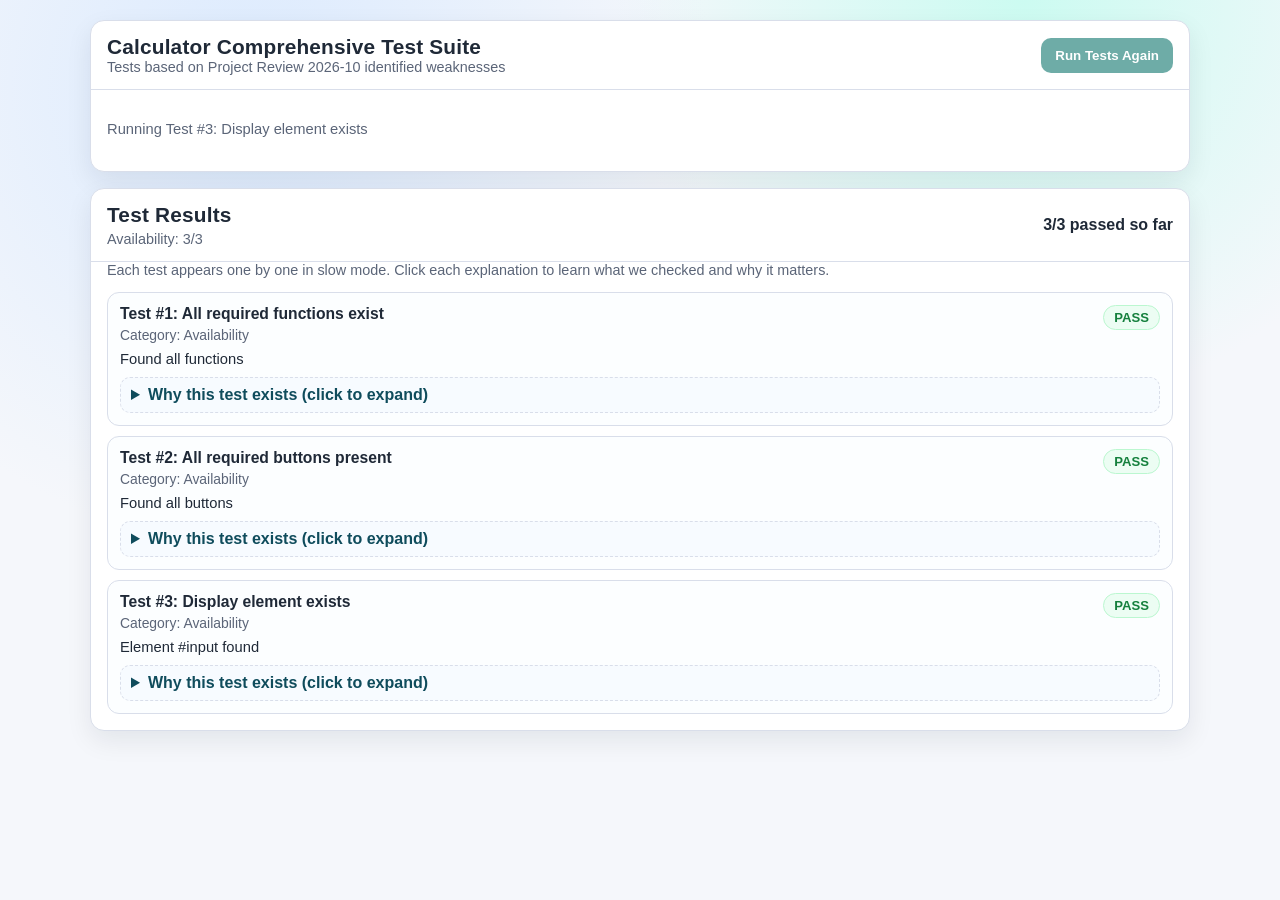
==== docs/availability_and_math_correct_test.html @ 07d815b1 "change folder name for io" ====
<!DOCTYPE html>
<html lang="en">
<head>
    <meta charset="utf-8" />
    <meta name="viewport" content="width=device-width, initial-scale=1" />
    <title>Calculator Comprehensive Test Suite - Project Review Regression</title>
    <style>
        :root {
            color-scheme: light;
            --bg: #f5f7fb;
            --panel: #ffffff;
            --ink: #1f2937;
            --muted: #5b6578;
            --ok: #15803d;
            --bad: #b91c1c;
            --accent: #0f766e;
            --line: #d9deea;
        }

        * {
            box-sizing: border-box;
        }

        body {
            margin: 0;
            font-family: "Segoe UI", "Trebuchet MS", Verdana, sans-serif;
            color: var(--ink);
            background:
                radial-gradient(circle at 20% 10%, #dbeafe 0%, transparent 35%),
                radial-gradient(circle at 80% 0%, #ccfbf1 0%, transparent 30%),
                var(--bg);
            min-height: 100vh;
            padding: 20px;
        }

        .layout {
            max-width: 1100px;
            margin: 0 auto;
            display: grid;
            grid-template-columns: 1fr;
            gap: 16px;
        }

        .panel {
            background: var(--panel);
            border: 1px solid var(--line);
            border-radius: 14px;
            box-shadow: 0 10px 26px rgba(16, 24, 40, 0.08);
            overflow: hidden;
        }

        .panel-head {
            padding: 14px 16px;
            border-bottom: 1px solid var(--line);
            display: flex;
            gap: 10px;
            align-items: center;
            justify-content: space-between;
            flex-wrap: wrap;
        }

        h1 {
            margin: 0;
            font-size: clamp(1rem, 2.1vw, 1.3rem);
            letter-spacing: 0.2px;
        }

        h2 {
            margin: 0;
            font-size: 0.95rem;
            font-weight: 600;
            color: var(--muted);
            text-transform: uppercase;
            letter-spacing: 0.5px;
        }

        .head-actions {
            display: flex;
            align-items: center;
            gap: 10px;
            flex-wrap: wrap;
        }

        button {
            border: 0;
            border-radius: 10px;
            padding: 10px 14px;
            font-weight: 600;
            background: var(--accent);
            color: #fff;
            cursor: pointer;
        }

        button:disabled {
            opacity: 0.6;
            cursor: not-allowed;
        }

        .status {
            font-size: 0.92rem;
            color: var(--muted);
            min-height: 20px;
        }

        .content {
            padding: 16px;
            display: grid;
            gap: 14px;
        }

        iframe {
            display: none;
        }

        .result-list {
            list-style: none;
            margin: 0;
            padding: 0;
            display: grid;
            gap: 10px;
        }

        .result-item {
            border: 1px solid var(--line);
            border-radius: 12px;
            background: #fcfeff;
            padding: 12px;
        }

        .result-top {
            display: flex;
            gap: 10px;
            justify-content: space-between;
            align-items: flex-start;
            flex-wrap: wrap;
        }

        .result-title {
            margin: 0;
            font-size: 0.98rem;
            font-weight: 700;
        }

        .result-category {
            margin: 4px 0 0;
            font-size: 0.87rem;
            color: var(--muted);
        }

        .result-badge {
            border-radius: 999px;
            padding: 4px 10px;
            font-size: 0.82rem;
            font-weight: 700;
            border: 1px solid transparent;
        }

        .result-badge-pass {
            color: var(--ok);
            background: #ecfdf3;
            border-color: #bbf7d0;
        }

        .result-badge-fail {
            color: var(--bad);
            background: #fff1f2;
            border-color: #fecdd3;
        }

        .result-details {
            margin: 8px 0 0;
            font-size: 0.92rem;
        }

        .result-explain {
            margin-top: 10px;
            border: 1px dashed var(--line);
            border-radius: 10px;
            padding: 8px 10px;
            background: #f7fbff;
        }

        .result-explain summary {
            cursor: pointer;
            color: #0f4c5c;
            font-weight: 700;
        }

        .result-explain p {
            margin: 8px 0 0;
            font-size: 0.9rem;
            line-height: 1.45;
        }

        .legend {
            margin: 0;
            color: var(--muted);
            font-size: 0.9rem;
        }

        .pass {
            color: var(--ok);
            font-weight: 700;
        }

        .fail {
            color: var(--bad);
            font-weight: 700;
        }

        .summary {
            font-weight: 700;
        }

        .category-summary {
            font-size: 0.9rem;
            color: var(--muted);
            margin-top: 4px;
        }

        .small {
            color: var(--muted);
            font-size: 0.9rem;
        }

        @media (max-width: 700px) {
            body {
                padding: 12px;
            }

            .result-item {
                padding: 10px;
            }

            .result-title {
                font-size: 0.94rem;
            }
        }
    </style>
</head>
<body>
    <main class="layout">
        <section class="panel">
            <div class="panel-head">
                <div>
                    <h1>Calculator Comprehensive Test Suite</h1>
                    <div class="small">Tests based on Project Review 2026-10 identified weaknesses</div>
                </div>
                <div class="head-actions">
                    <button id="runBtn" type="button">Run Tests Again</button>
                </div>
            </div>
            <div class="content">
                <p id="status" class="status">Preparing tests...</p>
            </div>
        </section>

        <section class="panel">
            <div class="panel-head">
                <div>
                    <h1>Test Results</h1>
                    <div class="category-summary" id="categorySummary">No tests run yet.</div>
                </div>
                <div id="summary" class="summary">—</div>
            </div>
            <div class="content" style="padding-top: 0;">
                <p class="legend">Each test appears one by one in slow mode. Click each explanation to learn what we checked and why it matters.</p>
                <ol id="resultsList" class="result-list"></ol>
            </div>
        </section>
    </main>

    <!-- Hidden iframe to access calculator functions -->

    <iframe id="calcFrame" src="./calculator.html" style="display:none;" title="Calculator under test"></iframe>

    <script>
        var frame = document.getElementById('calcFrame');
        var runBtn = document.getElementById('runBtn');
        var statusEl = document.getElementById('status');
        var summaryEl = document.getElementById('summary');
        var categorySummaryEl = document.getElementById('categorySummary');
        var resultsList = document.getElementById('resultsList');

        // Tolerance for floating-point comparisons
        var FLOAT_TOLERANCE = 1e-10;
        var TEST_STEP_DELAY_MS = 260;
        var CATEGORY_STEP_DELAY_MS = 420;

        function floatEqual(a, b, tolerance) {
            tolerance = tolerance || FLOAT_TOLERANCE;
            return Math.abs(a - b) < tolerance;
        }

        function waitForFrameReady() {
            return new Promise(function (resolve, reject) {
                var done = false;
                var timeoutId = null;
                var pollId = null;

                function cleanup() {
                    if (pollId) clearInterval(pollId);
                    if (timeoutId) clearTimeout(timeoutId);
                    frame.removeEventListener('load', onLoad);
                }

                function tryReady() {
                    if (done) return;
                    var win = frame.contentWindow;
                    var doc = frame.contentDocument;
                    if (win && doc && doc.readyState === 'complete' && doc.getElementById('input')) {
                        done = true;
                        cleanup();
                        resolve();
                    }
                }

                function onLoad() {
                    tryReady();
                }

                frame.addEventListener('load', onLoad);
                pollId = setInterval(tryReady, 100);
                timeoutId = setTimeout(function () {
                    if (done) return;
                    done = true;
                    cleanup();
                    reject(new Error('Timed out while loading calculator iframe.'));
                }, 8000);

                tryReady();
            });
        }

        function getCalcContext() {
            var win = frame.contentWindow;
            var doc = frame.contentDocument;
            if (!win || !doc) throw new Error('Cannot access iframe window/document.');
            return { win: win, doc: doc };
        }

        function findButton(doc, label) {
            var buttons = doc.querySelectorAll('button');
            for (var i = 0; i < buttons.length; i++) {
                if ((buttons[i].textContent || '').trim() === label) return buttons[i];
            }
            return null;
        }

        function clickButton(doc, label) {
            var button = findButton(doc, label);
            if (!button) throw new Error('Button not found: ' + label);
            button.click();
        }

        function clearDisplay(ctx) {
            clickButton(ctx.doc, 'C');
        }

        function typeExpressionByButtons(ctx, expression) {
            var expr = String(expression || '').replace(/\s+/g, '');
            for (var i = 0; i < expr.length; i++) {
                clickButton(ctx.doc, expr[i]);
            }
        }

        function getDisplayText(doc) {
            var el = doc.getElementById('input');
            return ((el && el.textContent) || '').trim();
        }

        function installAlertSpy(ctx) {
            if (!ctx.win.__calcAlertSpy) {
                var alerts = [];
                var originalAlert = ctx.win.alert;
                ctx.win.alert = function (message) {
                    alerts.push(String(message));
                };
                ctx.win.__calcAlertSpy = { alerts: alerts, originalAlert: originalAlert };
            }
            return ctx.win.__calcAlertSpy;
        }

        function resetCapturedAlerts(ctx) {
            var spy = installAlertSpy(ctx);
            spy.alerts.length = 0;
            return spy;
        }

        function takeCapturedAlerts(ctx) {
            var spy = installAlertSpy(ctx);
            var copy = spy.alerts.slice();
            spy.alerts.length = 0;
            return copy;
        }

        function pause(ms) {
            return new Promise(function (resolve) {
                setTimeout(resolve, ms);
            });
        }

        function getFriendlyExplanation(result) {
            if (result && result.why && result.what) {
                return { what: result.what, why: result.why };
            }

            var category = result.category || '';

            if (category === 'Availability') {
                return {
                    what: 'We check that important calculator parts (buttons, display, and main functions) exist before doing math tests.',
                    why: 'If these building blocks are missing, users cannot even start using the calculator.'
                };
            }

            if (category === 'HTML Structure') {
                return {
                    what: 'We check page basics like title, language, and output element so the page is understandable to browsers.',
                    why: 'Good structure helps the calculator work better on phones, browsers, and assistive tools.'
                };
            }

            if (category === 'Accessibility') {
                return {
                    what: 'We check keyboard support and labels so users can understand and control the calculator in different ways.',
                    why: 'A calculator should be usable by everyone, including users who do not use a mouse.'
                };
            }

            if (category === 'Basic Math') {
                return {
                    what: 'We solve regular equations and compare with known correct answers.',
                    why: 'This proves the calculator gets everyday arithmetic, signs, precedence, and parentheses right.'
                };
            }

            if (category === 'Real-Life Stories') {
                return {
                    what: 'We turn small real-world stories (shopping, sharing, measuring) into equations and test the result.',
                    why: 'People use calculators for real tasks, so story-style checks make sure the tool helps in daily life.'
                };
            }

            if (category === 'Decimal Precision') {
                return {
                    what: 'We test decimal calculations with tiny values where floating-point mistakes often show up.',
                    why: 'Money, distance, and science values use decimals, so stable decimal behavior is important.'
                };
            }

            if (category === 'Floating-Point Edge Cases') {
                return {
                    what: 'We stress the calculator with tricky number combinations that computers often round strangely.',
                    why: 'These tests help catch hidden math surprises before users do.'
                };
            }

            if (category === 'Error Handling') {
                return {
                    what: 'We enter impossible math (like divide by zero) and confirm the calculator responds safely.',
                    why: 'A safe error message is better than showing confusing results like Infinity or broken output.'
                };
            }

            if (category === 'Input Validation') {
                return {
                    what: 'We type malformed expressions to verify the calculator blocks invalid math input.',
                    why: 'Rejecting broken input protects users from misleading answers and confusion.'
                };
            }

            if (category === 'Keyboard Input') {
                return {
                    what: 'We simulate key presses to ensure keyboard control matches button-click behavior.',
                    why: 'Many users type quickly on keyboards, so key support must be dependable.'
                };
            }

            return {
                what: 'We run this check to verify a specific calculator behavior.',
                why: 'Each test reduces the chance of hidden bugs.'
            };
        }

        function renderResult(result, index) {
            var explanation = getFriendlyExplanation(result);

            var item = document.createElement('li');
            item.className = 'result-item';

            var top = document.createElement('div');
            top.className = 'result-top';

            var titleWrap = document.createElement('div');

            var title = document.createElement('p');
            title.className = 'result-title';
            title.textContent = 'Test #' + index + ': ' + result.name;

            var category = document.createElement('p');
            category.className = 'result-category';
            category.textContent = 'Category: ' + (result.category || 'General');

            titleWrap.appendChild(title);
            titleWrap.appendChild(category);

            var badge = document.createElement('span');
            badge.className = 'result-badge ' + (result.pass ? 'result-badge-pass' : 'result-badge-fail');
            badge.textContent = result.pass ? 'PASS' : 'FAIL';

            top.appendChild(titleWrap);
            top.appendChild(badge);

            var detailsText = document.createElement('p');
            detailsText.className = 'result-details';
            detailsText.textContent = result.details;

            var explain = document.createElement('details');
            explain.className = 'result-explain';
            if (!result.pass) {
                explain.open = true;
            }

            var explainTitle = document.createElement('summary');
            explainTitle.textContent = 'Why this test exists (click to expand)';

            var what = document.createElement('p');
            what.textContent = 'What we checked: ' + explanation.what;

            var why = document.createElement('p');
            why.textContent = 'Why this matters: ' + explanation.why;

            explain.appendChild(explainTitle);
            explain.appendChild(what);
            explain.appendChild(why);

            item.appendChild(top);
            item.appendChild(detailsText);
            item.appendChild(explain);

            resultsList.appendChild(item);
        }

        function getCategorySummary(results, elapsedMs) {
            var byCategory = {};

            for (var i = 0; i < results.length; i++) {
                var catName = results[i].category || 'Unknown';
                if (!byCategory[catName]) {
                    byCategory[catName] = { pass: 0, total: 0 };
                }
                byCategory[catName].total++;
                if (results[i].pass) {
                    byCategory[catName].pass++;
                }
            }

            var categoryLines = [];
            for (var name in byCategory) {
                var cat = byCategory[name];
                categoryLines.push(name + ': ' + cat.pass + '/' + cat.total);
            }

            if (typeof elapsedMs === 'number') {
                categoryLines.push('Completed in ' + elapsedMs + 'ms');
            }

            return categoryLines.join('  •  ');
        }

        // Test Categories

        function runAvailabilityTests() {
            var results = [];
            try {
                var ctx = getCalcContext();
                var requiredFunctions = ['inputText', 'clearText', 'calculate', 'evaluateExpression', 'formatResult'];
                var missingFunctions = [];
                for (var i = 0; i < requiredFunctions.length; i++) {
                    if (typeof ctx.win[requiredFunctions[i]] !== 'function') {
                        missingFunctions.push(requiredFunctions[i]);
                    }
                }

                var requiredButtons = ['0', '1', '2', '3', '4', '5', '6', '7', '8', '9', '+', '-', '*', '/', '(', ')', '.', 'C', '='];
                var missingButtons = [];
                for (var j = 0; j < requiredButtons.length; j++) {
                    if (!findButton(ctx.doc, requiredButtons[j])) {
                        missingButtons.push(requiredButtons[j]);
                    }
                }

                var displayExists = !!ctx.doc.getElementById('input');
                var pass = displayExists && missingFunctions.length === 0 && missingButtons.length === 0;

                results.push({
                    category: 'Availability',
                    name: 'All required functions exist',
                    pass: missingFunctions.length === 0,
                    details: missingFunctions.length === 0 ? 'Found all functions' : 'Missing: ' + missingFunctions.join(', ')
                });

                results.push({
                    category: 'Availability',
                    name: 'All required buttons present',
                    pass: missingButtons.length === 0,
                    details: missingButtons.length === 0 ? 'Found all buttons' : 'Missing: ' + missingButtons.join(', ')
                });

                results.push({
                    category: 'Availability',
                    name: 'Display element exists',
                    pass: displayExists,
                    details: displayExists ? 'Element #input found' : 'Element #input missing'
                });
            } catch (error) {
                results.push({
                    category: 'Availability',
                    name: 'Setup error',
                    pass: false,
                    details: error.message
                });
            }
            return results;
        }

        function runBasicMathTests() {
            var results = [];
            var testCases = [
                { expr: '2+2', expected: 4, name: '2 + 2' },
                { expr: '5-3', expected: 2, name: '5 - 3' },
                { expr: '3*4', expected: 12, name: '3 × 4' },
                { expr: '8/2', expected: 4, name: '8 ÷ 2' },
                { expr: '2+3*4', expected: 14, name: 'Precedence: 2 + 3 × 4' },
                { expr: '10-2*3', expected: 4, name: 'Precedence: 10 - 2 × 3' },
                { expr: '6/2*3', expected: 9, name: 'Left-to-right: 6 ÷ 2 × 3' },
                { expr: '2*-3', expected: -6, name: 'Negative operand: 2 × -3' },
                { expr: '2--3', expected: 5, name: 'Double minus: 2 - -3' },
                { expr: '-5+3', expected: -2, name: 'Leading negative: -5 + 3' },
                { expr: '(2+3)*4', expected: 20, name: 'Parentheses: (2 + 3) × 4' },
                { expr: '2*(3+4)', expected: 14, name: 'Parentheses: 2 × (3 + 4)' },
                { expr: '(2+3)*(4-1)', expected: 15, name: 'Parentheses: (2 + 3) × (4 - 1)' },
                { expr: '2*(-3+5)', expected: 4, name: 'Parentheses with negative: 2 × (-3 + 5)' },
                { expr: '-(2+3)', expected: -5, name: 'Unary before parentheses: -(2 + 3)' },
                { expr: '(-2)*(-8)', expected: 16, name: 'Both negative groups: (-2) × (-8)' },
                { expr: '((2+3)*4)-5', expected: 15, name: 'Nested parentheses: ((2 + 3) × 4) - 5' },
                { expr: '2*(3+(4*(5-2)))', expected: 30, name: 'Deep nesting: 2 × (3 + (4 × (5 - 2)))' },
                { expr: '(0.5+0.25)/(0.5-0.25)', expected: 3, name: 'Fraction relation: (0.5 + 0.25) ÷ (0.5 - 0.25)' },
                { expr: '((12.5-2.5)/2)*(3+1)', expected: 20, name: 'Mixed decimal nesting: ((12.5 - 2.5) ÷ 2) × (3 + 1)' }
            ];

            for (var i = 0; i < testCases.length; i++) {
                var tc = testCases[i];
                try {
                    var ctx = getCalcContext();
                    resetCapturedAlerts(ctx);
                    clearDisplay(ctx);
                    typeExpressionByButtons(ctx, tc.expr);
                    clickButton(ctx.doc, '=');
                    var alerts = takeCapturedAlerts(ctx);
                    var actualText = getDisplayText(ctx.doc);
                    var actualNumber = parseFloat(actualText);
                    var tolerance = tc.tolerance || FLOAT_TOLERANCE;
                    var pass = alerts.length === 0 && !isNaN(actualNumber) && floatEqual(actualNumber, tc.expected, tolerance);

                    var details;
                    if (pass) {
                        details = tc.expr + ' = ' + actualText;
                    } else if (alerts.length > 0) {
                        details = 'Unexpected alert: ' + alerts[0];
                    } else {
                        details = 'Expected ' + tc.expected + ', got ' + actualText;
                    }

                    results.push({
                        category: 'Basic Math',
                        name: tc.name,
                        pass: pass,
                        details: details
                    });
                } catch (error) {
                    results.push({
                        category: 'Basic Math',
                        name: tc.name,
                        pass: false,
                        details: error.message
                    });
                }
            }
            return results;
        }

        function runStoryProblemTests() {
            var results = [];
            var testCases = [
                {
                    expr: '(3*2)+1',
                    expected: 7,
                    name: 'Snack shop story: 3 snacks at 2 each, then +1 drink',
                    what: 'We turn a short shopping story into a math expression and verify the total.',
                    why: 'People often use calculators for prices and totals in real life.'
                },
                {
                    expr: '(24+18)/6',
                    expected: 7,
                    name: 'Sharing story: split 24 and 18 candies among 6 kids',
                    what: 'We test grouping and division in a sharing scenario.',
                    why: 'Fair sharing problems are common and must be calculated correctly.'
                },
                {
                    expr: '(50-12.5)+7.5',
                    expected: 45,
                    name: 'Allowance story: start 50, spend 12.5, receive 7.5',
                    what: 'We combine subtraction and addition with decimals like money.',
                    why: 'Many users trust calculators for budgeting and savings updates.'
                },
                {
                    expr: '(8+2)*3',
                    expected: 30,
                    name: 'Measurement story: (8 + 2) groups repeated 3 times',
                    what: 'We check that parentheses are solved before multiplication in a repeated-group story.',
                    why: 'Order of operations is essential for word-problem style calculations.'
                }
            ];

            for (var i = 0; i < testCases.length; i++) {
                var tc = testCases[i];
                try {
                    var ctx = getCalcContext();
                    resetCapturedAlerts(ctx);
                    clearDisplay(ctx);
                    typeExpressionByButtons(ctx, tc.expr);
                    clickButton(ctx.doc, '=');
                    var alerts = takeCapturedAlerts(ctx);

                    var actual = parseFloat(getDisplayText(ctx.doc));
                    var pass = alerts.length === 0 && floatEqual(actual, tc.expected, 1e-10);

                    var details;
                    if (pass) {
                        details = tc.expr + ' = ' + actual;
                    } else if (alerts.length > 0) {
                        details = 'Unexpected alert: ' + alerts[0];
                    } else {
                        details = 'Expected ' + tc.expected + ', got ' + actual;
                    }

                    results.push({
                        category: 'Real-Life Stories',
                        name: tc.name,
                        pass: pass,
                        details: details,
                        what: tc.what,
                        why: tc.why
                    });
                } catch (error) {
                    results.push({
                        category: 'Real-Life Stories',
                        name: tc.name,
                        pass: false,
                        details: error.message,
                        what: tc.what,
                        why: tc.why
                    });
                }
            }

            return results;
        }

        function runDecimalTests() {
            var results = [];
            var testCases = [
                { expr: '0.1+0.2', expected: 0.3, name: '0.1 + 0.2 (classic float bug)', tolerance: 1e-10 },
                { expr: '1.5*2', expected: 3, name: '1.5 × 2' },
                { expr: '5.5/2', expected: 2.75, name: '5.5 ÷ 2', tolerance: 1e-10 },
                { expr: '0.3*3', expected: 0.9, name: '0.3 × 3', tolerance: 1e-10 },
                { expr: '0.1+0.2+0.3', expected: 0.6, name: 'Decimal chain: 0.1 + 0.2 + 0.3', tolerance: 1e-10 },
                { expr: '(0.1+0.2)*10', expected: 3, name: 'Scaled decimal with parentheses: (0.1 + 0.2) × 10', tolerance: 1e-10 }
            ];

            for (var i = 0; i < testCases.length; i++) {
                var tc = testCases[i];
                try {
                    var ctx = getCalcContext();
                    resetCapturedAlerts(ctx);
                    clearDisplay(ctx);
                    typeExpressionByButtons(ctx, tc.expr);
                    clickButton(ctx.doc, '=');
                    var alerts = takeCapturedAlerts(ctx);
                    var actual = parseFloat(getDisplayText(ctx.doc));
                    var tol = tc.tolerance || FLOAT_TOLERANCE;
                    var pass = alerts.length === 0 && floatEqual(actual, tc.expected, tol);

                    var details;
                    if (pass) {
                        details = tc.expr + ' = ' + actual;
                    } else if (alerts.length > 0) {
                        details = 'Unexpected alert: ' + alerts[0];
                    } else {
                        details = 'Expected ≈ ' + tc.expected + ', got ' + actual;
                    }

                    results.push({
                        category: 'Decimal Precision',
                        name: tc.name,
                        pass: pass,
                        details: details
                    });
                } catch (error) {
                    results.push({
                        category: 'Decimal Precision',
                        name: tc.name,
                        pass: false,
                        details: error.message
                    });
                }
            }
            return results;
        }

        function runFloatPrecisionTests() {
            var results = [];
            // Tests from Project Review section 2 - Calculation correctness
            var testCases = [
                // 1/3*3 should be approximately 1, not 0.9999999999
                { expr: '1/3*3', expected: 1, name: '1 ÷ 3 × 3 (should be 1, not 0.999...)', tolerance: 1e-9 },
                // Very small number test: 0.0000001 * 0.1 + 1 should be ≈ 1.00000001, not 2
                { expr: '0.0000001*0.1+1', expected: 1.00000001, name: '0.0000001 × 0.1 + 1', tolerance: 1e-10 },
                { expr: '0.7-0.6', expected: 0.1, name: 'Tiny difference: 0.7 - 0.6', tolerance: 1e-10 },
                { expr: '(1/9)*9', expected: 1, name: 'Repeat fraction check: (1 ÷ 9) × 9', tolerance: 1e-9 }
            ];

            for (var i = 0; i < testCases.length; i++) {
                var tc = testCases[i];
                try {
                    var ctx = getCalcContext();
                    resetCapturedAlerts(ctx);
                    clearDisplay(ctx);
                    typeExpressionByButtons(ctx, tc.expr);
                    clickButton(ctx.doc, '=');
                    var alerts = takeCapturedAlerts(ctx);
                    var actual = parseFloat(getDisplayText(ctx.doc));
                    var tol = tc.tolerance || FLOAT_TOLERANCE;
                    var pass = alerts.length === 0 && floatEqual(actual, tc.expected, tol);

                    var details;
                    if (pass) {
                        details = 'Result ≈ ' + actual;
                    } else if (alerts.length > 0) {
                        details = 'Unexpected alert: ' + alerts[0];
                    } else {
                        details = 'Expected ≈ ' + tc.expected + ', got ' + actual;
                    }

                    results.push({
                        category: 'Floating-Point Edge Cases',
                        name: tc.name,
                        pass: pass,
                        details: details
                    });
                } catch (error) {
                    results.push({
                        category: 'Floating-Point Edge Cases',
                        name: tc.name,
                        pass: false,
                        details: error.message
                    });
                }
            }
            return results;
        }

        function runErrorHandlingTests() {
            var results = [];
            var testCases = [
                { expr: '1/0', name: 'Division by zero: 1 ÷ 0' },
                { expr: '0/0', name: 'Zero division by zero: 0 ÷ 0' },
                { expr: '1/0+2', name: 'Invalid chain: 1 ÷ 0 + 2' },
                { expr: '1/(2-2)', name: 'Hidden divide by zero: 1 ÷ (2 - 2)' },
                { expr: '(3+5)/(7-7)', name: 'Parentheses divide by zero: (3 + 5) ÷ (7 - 7)' }
            ];

            for (var i = 0; i < testCases.length; i++) {
                var tc = testCases[i];
                try {
                    var ctx = getCalcContext();
                    resetCapturedAlerts(ctx);

                    clearDisplay(ctx);
                    typeExpressionByButtons(ctx, tc.expr);
                    clickButton(ctx.doc, '=');

                    var alerts = takeCapturedAlerts(ctx);
                    var alertShown = alerts.length > 0;
                    var alertMsg = alertShown ? alerts[0] : '(no alert)';
                    var hasErrorKeyword = alertMsg.indexOf('divide') !== -1 || alertMsg.indexOf('error') !== -1 || alertMsg.indexOf('invalid') !== -1;
                    var pass = alertShown && hasErrorKeyword;

                    results.push({
                        category: 'Error Handling',
                        name: tc.name,
                        pass: pass,
                        details: pass ? 'Alert shown: ' + alertMsg : 'No clear error message for ' + tc.expr
                    });
                } catch (error) {
                    results.push({
                        category: 'Error Handling',
                        name: tc.name,
                        pass: false,
                        details: error.message
                    });
                }
            }
            return results;
        }

        function runInputValidationTests() {
            var results = [];
            var testCases = [
                { expr: '', name: 'Empty input', shouldError: true },
                { expr: '1..2', name: 'Double decimal point', shouldError: true },
                { expr: '2+', name: 'Trailing operator', shouldError: true },
                { expr: '+5', name: 'Leading plus operator' },
                { expr: '1+++2', name: 'Triple plus operator', shouldError: true },
                { expr: '2**3', name: 'Double multiplication', shouldError: true },
                { expr: '(2+3', name: 'Unclosed parenthesis', shouldError: true },
                { expr: '2+)', name: 'Closing parenthesis without opening', shouldError: true },
                { expr: '2+()', name: 'Empty parenthesis pair', shouldError: true },
                { expr: '2(3+4)', name: 'Missing operator before parenthesis', shouldError: true },
                { expr: '((2+3)', name: 'Double open parentheses not closed', shouldError: true },
                { expr: '2*/3', name: 'Mixed operator pair 2*/3', shouldError: true }
            ];

            for (var i = 0; i < testCases.length; i++) {
                var tc = testCases[i];
                try {
                    var ctx = getCalcContext();
                    resetCapturedAlerts(ctx);

                    clearDisplay(ctx);
                    if (tc.expr) {
                        typeExpressionByButtons(ctx, tc.expr);
                    }
                    clickButton(ctx.doc, '=');

                    var alerts = takeCapturedAlerts(ctx);
                    var alertShown = alerts.length > 0;
                    var result = getDisplayText(ctx.doc);
                    var isInfinityOrNaN = result === 'Infinity' || result === 'NaN';

                    var pass = tc.shouldError ? (alertShown || isInfinityOrNaN) : !alertShown && !isInfinityOrNaN;
                    var status = tc.shouldError ? 'should error' : 'should accept';

                    results.push({
                        category: 'Input Validation',
                        name: tc.name,
                        pass: pass,
                        details: pass 
                            ? 'Correctly ' + status + ': ' + (alertShown ? 'alert shown' : 'calculation performed')
                            : 'Failed validation for: ' + tc.expr + ' (alert: ' + alertShown + ', result: ' + result + ')'
                    });
                } catch (error) {
                    results.push({
                        category: 'Input Validation',
                        name: tc.name,
                        pass: false,
                        details: error.message
                    });
                }
            }
            return results;
        }

        function runKeyboardTests() {
            var results = [];
            var testCases = [
                { keys: ['1', '+', '2', 'Enter'], expected: '3', name: 'Enter key calculates: 1 + 2' },
                { keys: ['5', 'Backspace'], expected: '', name: 'Backspace deletes character' },
                { keys: ['1', '+', '2', 'Escape'], expected: '', name: 'Escape clears display' },
                { keys: ['3', '+', '4', 'c'], expected: '', name: 'c key clears display' },
                { keys: ['(', '1', '+', '2', ')', '*', '3', 'Enter'], expected: '9', name: 'Keyboard parentheses: (1 + 2) × 3' },
                { keys: ['(', '2', '+', '3', ')', 'Backspace', ')', 'Enter'], expected: '5', name: 'Keyboard edit with parentheses and Backspace' },
                { keys: ['-', '(', '2', '+', '3', ')', 'Enter'], expected: '-5', name: 'Keyboard unary sign before parentheses: -(2 + 3)' },
                { keys: ['1', '+', '+', 'Backspace', '2', 'Enter'], expected: '3', name: 'Keyboard correction flow: remove mistaken operator with Backspace' }
            ];

            for (var i = 0; i < testCases.length; i++) {
                var tc = testCases[i];
                try {
                    var ctx = getCalcContext();
                    resetCapturedAlerts(ctx);
                    clearDisplay(ctx);

                    for (var j = 0; j < tc.keys.length; j++) {
                        var event = new ctx.win.KeyboardEvent('keydown', {
                            key: tc.keys[j],
                            bubbles: true,
                            cancelable: true
                        });
                        ctx.doc.dispatchEvent(event);
                    }

                    var alerts = takeCapturedAlerts(ctx);
                    var actual = getDisplayText(ctx.doc);
                    var pass = alerts.length === 0 && actual === tc.expected;

                    var details;
                    if (pass) {
                        details = 'Keyboard sequence worked';
                    } else if (alerts.length > 0) {
                        details = 'Unexpected alert: ' + alerts[0];
                    } else {
                        details = 'Expected "' + tc.expected + '", got "' + actual + '"';
                    }

                    results.push({
                        category: 'Keyboard Input',
                        name: tc.name,
                        pass: pass,
                        details: details
                    });
                } catch (error) {
                    results.push({
                        category: 'Keyboard Input',
                        name: tc.name,
                        pass: false,
                        details: error.message
                    });
                }
            }
            return results;
        }

        function runHTMLStructureTests() {
            var results = [];
            var ctx = getCalcContext();
            var doc = ctx.doc;
            var html = doc.documentElement;

            // Test 1: Document title
            var titleExists = (doc.title || '').trim().length > 0;
            results.push({
                category: 'HTML Structure',
                name: 'Document has meaningful title',
                pass: titleExists,
                details: titleExists ? 'Title: "' + doc.title + '"' : 'Title is empty'
            });

            // Test 2: Language attribute
            var langAttr = html.getAttribute('lang');
            var hasLang = !!langAttr;
            results.push({
                category: 'HTML Structure',
                name: 'HTML element has lang attribute',
                pass: hasLang,
                details: hasLang ? 'lang="' + langAttr + '"' : 'lang attribute missing'
            });

            // Test 3: Viewport metadata
            var viewportMeta = doc.querySelector('meta[name="viewport"]');
            var hasViewport = !!viewportMeta;
            results.push({
                category: 'HTML Structure',
                name: 'Viewport meta tag present',
                pass: hasViewport,
                details: hasViewport ? 'Viewport meta tag found' : 'Viewport meta tag missing'
            });

            // Test 4: Check for output element or semantic display
            var outputEl = doc.querySelector('output') || doc.querySelector('[role="status"]');
            var hasSemanticOutput = !!outputEl;
            var inputLabel = doc.getElementById('input');
            var pass4 = hasSemanticOutput || (inputLabel && (inputLabel.tagName === 'OUTPUT' || inputLabel.getAttribute('role') === 'status'));
            results.push({
                category: 'HTML Structure',
                name: 'Semantic output element (output or role="status")',
                pass: pass4,
                details: pass4 ? 'Found semantic output element' : 'Using generic element for display'
            });

            return results;
        }

        function runAccessibilityTests() {
            var results = [];
            var ctx = getCalcContext();
            var doc = ctx.doc;

            // Test 1: Button labels (not just symbols)
            var buttons = doc.querySelectorAll('button');
            var allButtonsHaveText = true;
            var unlabelledButtons = [];
            for (var i = 0; i < buttons.length; i++) {
                var text = (buttons[i].textContent || '').trim();
                if (!text) {
                    allButtonsHaveText = false;
                    unlabelledButtons.push('button ' + i);
                }
            }

            results.push({
                category: 'Accessibility',
                name: 'All buttons have visible text labels',
                pass: allButtonsHaveText,
                details: allButtonsHaveText ? 'All buttons labeled' : 'Unlabelled buttons: ' + unlabelledButtons.join(', ')
            });

            // Test 2: Check for keyboard event listener
            var hasKeyboardSupport = typeof ctx.win.handleCalculatorKeydown === 'function';
            results.push({
                category: 'Accessibility',
                name: 'Keyboard event handler implemented',
                pass: hasKeyboardSupport,
                details: hasKeyboardSupport ? 'handleCalculatorKeydown function found' : 'No keyboard handler'
            });

            // Test 3: Check for ARIA labels or descriptions
            var elementsWithAria = doc.querySelectorAll('[aria-label], [aria-describedby]');
            var hasAriaSupport = elementsWithAria.length > 0;
            results.push({
                category: 'Accessibility',
                name: 'ARIA labels implemented (optional)',
                pass: hasAriaSupport,
                details: hasAriaSupport ? 'Found ' + elementsWithAria.length + ' elements with ARIA' : 'No ARIA labels found'
            });

            return results;
        }

        async function runAllTests() {
            runBtn.disabled = true;
            resultsList.innerHTML = '';
            summaryEl.textContent = 'Running in slow learning mode...';
            statusEl.textContent = 'Loading calculator and preparing step-by-step tests...';

            var start = performance.now();
            var allResults = [];
            var passCount = 0;

            var categoryPlan = [
                { label: 'Availability checks', runner: runAvailabilityTests },
                { label: 'HTML structure checks', runner: runHTMLStructureTests },
                { label: 'Accessibility checks', runner: runAccessibilityTests },
                { label: 'Basic math checks', runner: runBasicMathTests },
                { label: 'Real-life story checks', runner: runStoryProblemTests },
                { label: 'Decimal precision checks', runner: runDecimalTests },
                { label: 'Floating-point edge checks', runner: runFloatPrecisionTests },
                { label: 'Error handling checks', runner: runErrorHandlingTests },
                { label: 'Input validation checks', runner: runInputValidationTests },
                { label: 'Keyboard checks', runner: runKeyboardTests }
            ];

            try {
                await waitForFrameReady();
                resetCapturedAlerts(getCalcContext());

                for (var c = 0; c < categoryPlan.length; c++) {
                    var categoryStep = categoryPlan[c];
                    statusEl.textContent = 'Step ' + (c + 1) + ' of ' + categoryPlan.length + ': ' + categoryStep.label;

                    var categoryResults = categoryStep.runner();
                    for (var r = 0; r < categoryResults.length; r++) {
                        var currentResult = categoryResults[r];
                        allResults.push(currentResult);

                        if (currentResult.pass) {
                            passCount++;
                        }

                        renderResult(currentResult, allResults.length);

                        summaryEl.textContent = passCount + '/' + allResults.length + ' passed so far';
                        categorySummaryEl.textContent = getCategorySummary(allResults);
                        statusEl.textContent = 'Running Test #' + allResults.length + ': ' + currentResult.name;

                        await pause(TEST_STEP_DELAY_MS);
                    }

                    await pause(CATEGORY_STEP_DELAY_MS);
                }
            } catch (error) {
                var setupResult = {
                    category: 'Setup',
                    name: 'Test runner error',
                    pass: false,
                    details: error.message
                };

                allResults.push(setupResult);
                renderResult(setupResult, allResults.length);
            }

            var elapsedMs = Math.round(performance.now() - start);
            var total = allResults.length;
            var failCount = total - passCount;

            summaryEl.textContent = passCount + '/' + total + ' passed';

            categorySummaryEl.textContent = getCategorySummary(allResults, elapsedMs);
            statusEl.textContent = failCount === 0
                ? '✓ All tests passed. Great job exploring them one by one!'
                : '✗ ' + failCount + ' test(s) failed. Open each item to learn what needs fixing.';

            runBtn.disabled = false;
        }

        runBtn.addEventListener('click', runAllTests);

        if (document.readyState === 'loading') {
            document.addEventListener('DOMContentLoaded', runAllTests);
        } else {
            runAllTests();
        }
    </script>
</body>
</html>
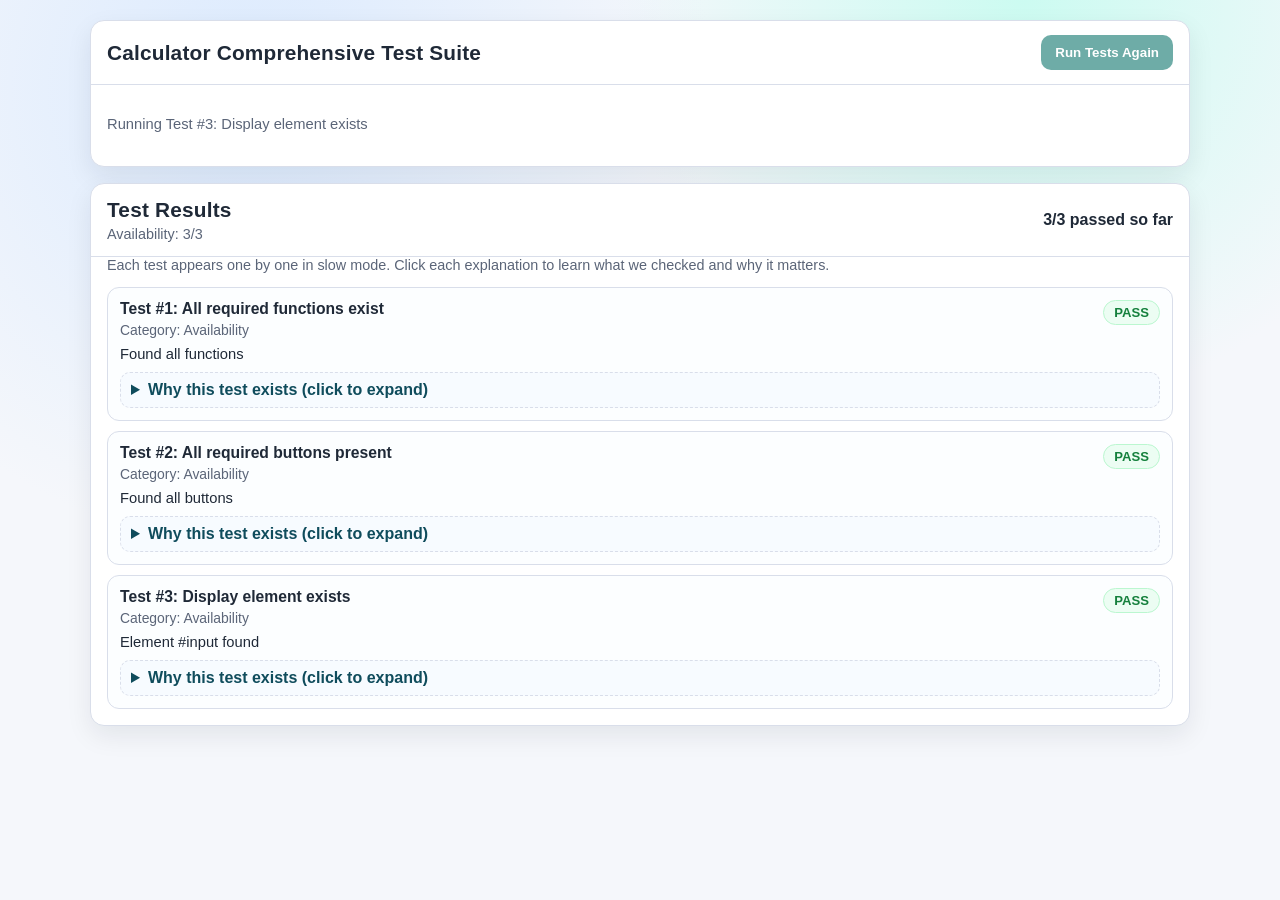
==== commit 41295ca7: "add png and more test" ====
--- a/docs/availability_and_math_correct_test.html
+++ b/docs/availability_and_math_correct_test.html
@@ -244,7 +244,6 @@
             <div class="panel-head">
                 <div>
                     <h1>Calculator Comprehensive Test Suite</h1>
-                    <div class="small">Tests based on Project Review 2026-10 identified weaknesses</div>
                 </div>
                 <div class="head-actions">
                     <button id="runBtn" type="button">Run Tests Again</button>
@@ -339,10 +338,19 @@
             return { win: win, doc: doc };
         }
 
+        function normalizeButtonLabel(label) {
+            if (label === '*' || label === 'x' || label === 'X' || label === '×') {
+                return '*';
+            }
+            return String(label || '').trim();
+        }
+
         function findButton(doc, label) {
+            var wanted = normalizeButtonLabel(label);
             var buttons = doc.querySelectorAll('button');
             for (var i = 0; i < buttons.length; i++) {
-                if ((buttons[i].textContent || '').trim() === label) return buttons[i];
+                var actual = normalizeButtonLabel((buttons[i].textContent || '').trim());
+                if (actual === wanted) return buttons[i];
             }
             return null;
         }
@@ -460,6 +468,27 @@
                 return {
                     what: 'We enter impossible math (like divide by zero) and confirm the calculator responds safely.',
                     why: 'A safe error message is better than showing confusing results like Infinity or broken output.'
+                };
+            }
+
+            if (category === 'Security and Safety') {
+                return {
+                    what: 'We try potentially unsafe or unusual input patterns and confirm they are handled safely.',
+                    why: 'Frontend calculators should not execute injected content or break when users type unexpected values.'
+                };
+            }
+
+            if (category === 'Engine Behavior') {
+                return {
+                    what: 'We test core helper and parser behavior directly, including symbol normalization and formatting.',
+                    why: 'These checks protect internal logic from regressions even when UI interactions still look normal.'
+                };
+            }
+
+            if (category === 'Fuzz and Invariants') {
+                return {
+                    what: 'We run deterministic random samples and math-invariant checks to stress the parser and evaluator.',
+                    why: 'Invariant-based tests catch subtle bugs that fixed single examples may miss.'
                 };
             }
 
@@ -1033,6 +1062,564 @@
             return results;
         }
 
+        function runSecuritySafetyTests() {
+            var results = [];
+
+            function pushResult(name, pass, details, what, why) {
+                results.push({
+                    category: 'Security and Safety',
+                    name: name,
+                    pass: pass,
+                    details: details,
+                    what: what,
+                    why: why
+                });
+            }
+
+            try {
+                var ctx = getCalcContext();
+                var doc = ctx.doc;
+                var output = doc.getElementById('input');
+
+                // 1) Ensure display uses textContent, not HTML execution.
+                clearDisplay(ctx);
+                resetCapturedAlerts(ctx);
+                var htmlPayload = '<img src=x onerror=alert(1)>';
+                ctx.win.inputText(htmlPayload);
+                var hasInjectedImage = !!output.querySelector('img');
+                var passHtmlEscaping = !hasInjectedImage && output.textContent === htmlPayload;
+                pushResult(
+                    'Display treats HTML as text',
+                    passHtmlEscaping,
+                    passHtmlEscaping
+                        ? 'Payload remained plain text; no DOM injection occurred.'
+                        : 'HTML-like payload affected the DOM unexpectedly.',
+                    'Inserted an HTML-looking string through the same input helper used by the app.',
+                    'Using text-only output prevents script/HTML injection via expression text.'
+                );
+
+                // 2) Verify keydown handling does not interfere with active input fields.
+                clearDisplay(ctx);
+                var tempInput = doc.createElement('input');
+                doc.body.appendChild(tempInput);
+                tempInput.value = '';
+                tempInput.dispatchEvent(new ctx.win.KeyboardEvent('keydown', {
+                    key: '7',
+                    bubbles: true,
+                    cancelable: true
+                }));
+                var passInputFieldIgnore = getDisplayText(doc) === '';
+                tempInput.remove();
+                pushResult(
+                    'Keyboard handler ignores typed input fields',
+                    passInputFieldIgnore,
+                    passInputFieldIgnore
+                        ? 'Pressing 7 on an input field did not modify calculator display.'
+                        : 'Calculator display changed while typing inside an input field.',
+                    'Dispatched keyboard input from a temporary <input> element.',
+                    'Users editing form fields should not accidentally trigger calculator shortcuts.'
+                );
+
+                // 3) Verify contentEditable also bypasses calculator keyboard shortcuts.
+                clearDisplay(ctx);
+                var editable = doc.createElement('div');
+                editable.contentEditable = 'true';
+                doc.body.appendChild(editable);
+                editable.dispatchEvent(new ctx.win.KeyboardEvent('keydown', {
+                    key: '8',
+                    bubbles: true,
+                    cancelable: true
+                }));
+                var passEditableIgnore = getDisplayText(doc) === '';
+                editable.remove();
+                pushResult(
+                    'Keyboard handler ignores contenteditable areas',
+                    passEditableIgnore,
+                    passEditableIgnore
+                        ? 'Pressing 8 in contenteditable area did not affect calculator display.'
+                        : 'Calculator display changed while typing in contenteditable area.',
+                    'Dispatched keyboard input from a temporary contenteditable region.',
+                    'Content editing areas should keep normal typing behavior without calculator interference.'
+                );
+
+                // 4) Confirm invalid character expressions fail safely.
+                resetCapturedAlerts(ctx);
+                output.textContent = '2+alert(1)';
+                ctx.win.calculate();
+                var invalidAlerts = takeCapturedAlerts(ctx);
+                var passInvalidChars = invalidAlerts.length > 0 && output.textContent === '2+alert(1)';
+                pushResult(
+                    'Invalid character expression is rejected safely',
+                    passInvalidChars,
+                    passInvalidChars
+                        ? 'Expression was rejected with alert and original text stayed visible.'
+                        : 'Invalid character expression was not handled safely.',
+                    'Ran calculate() on expression containing unsupported letters and function-like text.',
+                    'Invalid input must fail predictably instead of partially evaluating or mutating state unpredictably.'
+                );
+
+                // 5) Confirm divide-by-zero preserves user expression text after alert.
+                resetCapturedAlerts(ctx);
+                output.textContent = '1/0';
+                ctx.win.calculate();
+                var zeroAlerts = takeCapturedAlerts(ctx);
+                var passKeepExpression = zeroAlerts.length > 0 && output.textContent === '1/0';
+                pushResult(
+                    'Error does not erase user expression',
+                    passKeepExpression,
+                    passKeepExpression
+                        ? 'After divide-by-zero, expression remained for user correction.'
+                        : 'Expression changed unexpectedly after divide-by-zero error.',
+                    'Triggered divide-by-zero and checked display content after alert handling.',
+                    'Keeping the original text helps users quickly correct mistakes.'
+                );
+
+                // 6) Lightweight static check that core functions do not use eval/new Function.
+                var sourceText = [
+                    ctx.win.evaluateExpression,
+                    ctx.win.calculate,
+                    ctx.win.tokenizeExpression
+                ].map(function (fn) {
+                    return typeof fn === 'function' ? fn.toString() : '';
+                }).join('\n');
+                var passNoEval = !/\beval\s*\(/.test(sourceText) && !/\bFunction\s*\(/.test(sourceText);
+                pushResult(
+                    'Core engine avoids eval/new Function',
+                    passNoEval,
+                    passNoEval
+                        ? 'No eval/new Function detected in key calculation functions.'
+                        : 'Found eval/new Function usage in key calculation functions.',
+                    'Inspected function source text for dynamic code execution patterns.',
+                    'Avoiding dynamic execution is safer and easier to reason about.'
+                );
+            } catch (error) {
+                results.push({
+                    category: 'Security and Safety',
+                    name: 'Security test runner setup',
+                    pass: false,
+                    details: error.message
+                });
+            }
+
+            return results;
+        }
+
+        function runEngineBehaviorTests() {
+            var results = [];
+
+            function pushResult(name, pass, details, what, why) {
+                results.push({
+                    category: 'Engine Behavior',
+                    name: name,
+                    pass: pass,
+                    details: details,
+                    what: what,
+                    why: why
+                });
+            }
+
+            try {
+                var ctx = getCalcContext();
+                var doc = ctx.doc;
+
+                var valueX = ctx.win.evaluateExpression('2x3');
+                pushResult(
+                    'x multiplication symbol evaluates correctly',
+                    valueX === 6,
+                    valueX === 6 ? '2x3 = 6' : 'Expected 6, got ' + valueX,
+                    'Called evaluateExpression with x as multiplication.',
+                    'The UI now displays x, so the engine must support it directly.'
+                );
+
+                var valueTimesChar = ctx.win.evaluateExpression('2×3');
+                pushResult(
+                    'Unicode multiplication sign evaluates correctly',
+                    valueTimesChar === 6,
+                    valueTimesChar === 6 ? '2×3 = 6' : 'Expected 6, got ' + valueTimesChar,
+                    'Called evaluateExpression with the unicode times character.',
+                    'Users may paste expressions from other apps using × instead of *.'
+                );
+
+                var spacedValue = ctx.win.evaluateExpression(' ( 2 + 3 ) x 4 ');
+                pushResult(
+                    'Whitespace and x symbol normalize correctly',
+                    spacedValue === 20,
+                    spacedValue === 20 ? '( 2 + 3 ) x 4 = 20' : 'Expected 20, got ' + spacedValue,
+                    'Evaluated expression with extra spaces and x symbol.',
+                    'Robust parsers should handle common spacing differences.'
+                );
+
+                var formatted = ctx.win.formatResult(0.30000000000000004);
+                pushResult(
+                    'formatResult reduces common float display noise',
+                    formatted === '0.3',
+                    formatted === '0.3' ? '0.30000000000000004 formatted as 0.3' : 'Expected 0.3, got ' + formatted,
+                    'Formatted a classic floating-point artifact value.',
+                    'Readable output is important for user trust.'
+                );
+
+                clearDisplay(ctx);
+                ctx.win.deleteLastChar();
+                var safeBackspace = getDisplayText(doc) === '';
+                pushResult(
+                    'deleteLastChar is safe on empty display',
+                    safeBackspace,
+                    safeBackspace ? 'Empty display remained stable.' : 'Display changed unexpectedly on empty backspace.',
+                    'Called deleteLastChar with no expression content.',
+                    'Defensive behavior avoids edge-case crashes.'
+                );
+
+                var verifyImplicitMultiply = ctx.win.verify('2(3+4)') === false;
+                pushResult(
+                    'verify blocks implicit multiplication form',
+                    verifyImplicitMultiply,
+                    verifyImplicitMultiply ? '2(3+4) correctly rejected.' : '2(3+4) was unexpectedly accepted.',
+                    'Checked validation for missing operator before parentheses.',
+                    'The current grammar requires explicit operators for predictable parsing.'
+                );
+
+                var terms = 150;
+                var longExpr = Array(terms).fill('1').join('+');
+                var longValue = ctx.win.evaluateExpression(longExpr);
+                pushResult(
+                    'Long addition chain evaluates correctly',
+                    longValue === terms,
+                    longValue === terms ? 'Long chain result = ' + longValue : 'Expected ' + terms + ', got ' + longValue,
+                    'Evaluated a long but valid expression to stress parser/evaluator flow.',
+                    'Long-input stability helps prevent hidden edge-case failures.'
+                );
+            } catch (error) {
+                results.push({
+                    category: 'Engine Behavior',
+                    name: 'Engine behavior test runner setup',
+                    pass: false,
+                    details: error.message
+                });
+            }
+
+            return results;
+        }
+
+        function runFuzzInvariantTests() {
+            var results = [];
+
+            function pushResult(name, pass, details, what, why) {
+                results.push({
+                    category: 'Fuzz and Invariants',
+                    name: name,
+                    pass: pass,
+                    details: details,
+                    what: what,
+                    why: why
+                });
+            }
+
+            function createSeededRandom(seed) {
+                var state = seed >>> 0;
+                return function () {
+                    state = (1664525 * state + 1013904223) >>> 0;
+                    return state / 4294967296;
+                };
+            }
+
+            function randomInt(rand, min, max) {
+                return Math.floor(rand() * (max - min + 1)) + min;
+            }
+
+            function randomNumberToken(rand, allowSigned) {
+                var whole = randomInt(rand, 1, 9);
+                var text = String(whole);
+
+                if (rand() < 0.35) {
+                    text = text + '.' + randomInt(rand, 1, 9);
+                }
+
+                if (allowSigned && rand() < 0.3) {
+                    text = '-' + text;
+                }
+
+                return text;
+            }
+
+            function generateExpression(rand, operatorCount) {
+                var operators = ['+', '-', '*', '/'];
+                var expression = randomNumberToken(rand, true);
+
+                for (var i = 0; i < operatorCount; i++) {
+                    var op = operators[randomInt(rand, 0, operators.length - 1)];
+                    var right = randomNumberToken(rand, false);
+                    expression = expression + op + right;
+
+                    if (rand() < 0.22) {
+                        expression = '(' + expression + ')';
+                    }
+                }
+
+                return expression;
+            }
+
+            function referenceEvaluate(ctx, expression) {
+                var compact = ctx.win.normalizeExpressionSymbols(expression).replace(/\s+/g, '');
+
+                if (!/^[0-9+\-*/().]+$/.test(compact)) {
+                    throw new Error('Unsafe reference expression: ' + expression);
+                }
+
+                var value = Function('"use strict"; return (' + compact + ');')();
+                if (typeof value !== 'number' || !isFinite(value)) {
+                    throw new Error('Reference value not finite');
+                }
+
+                return value;
+            }
+
+            function decorateWithAltSymbols(expression, rand) {
+                var withMultiplySymbols = expression.replace(/\*/g, function () {
+                    return rand() < 0.5 ? 'x' : '×';
+                });
+
+                var decorated = '';
+                for (var i = 0; i < withMultiplySymbols.length; i++) {
+                    var ch = withMultiplySymbols[i];
+                    if ('+-/()x×'.indexOf(ch) !== -1 && rand() < 0.4) {
+                        decorated += ' ' + ch + ' ';
+                    } else {
+                        decorated += ch;
+                    }
+                }
+
+                return '  ' + decorated + '  ';
+            }
+
+            try {
+                var ctx = getCalcContext();
+                var sampleRand = createSeededRandom(20261005);
+                var sampleCount = 18;
+                var samples = [];
+
+                for (var i = 0; i < sampleCount; i++) {
+                    samples.push(generateExpression(sampleRand, randomInt(sampleRand, 2, 6)));
+                }
+
+                var mismatchCount = 0;
+                var firstMismatch = null;
+                for (var j = 0; j < samples.length; j++) {
+                    var sampleExpr = samples[j];
+                    var engineValue = ctx.win.evaluateExpression(sampleExpr);
+                    var referenceValue = referenceEvaluate(ctx, sampleExpr);
+
+                    if (!floatEqual(engineValue, referenceValue, 1e-9)) {
+                        mismatchCount++;
+                        if (!firstMismatch) {
+                            firstMismatch = {
+                                expr: sampleExpr,
+                                engineValue: engineValue,
+                                referenceValue: referenceValue
+                            };
+                        }
+                    }
+                }
+
+                var passReferenceMatch = mismatchCount === 0;
+                pushResult(
+                    'Deterministic fuzz samples match reference evaluator',
+                    passReferenceMatch,
+                    passReferenceMatch
+                        ? sampleCount + ' random expressions matched a sanitized JS reference evaluator.'
+                        : ('Mismatch on "' + firstMismatch.expr + '": engine=' + firstMismatch.engineValue + ', reference=' + firstMismatch.referenceValue),
+                    'Generated fixed-seed expressions and compared the calculator result with an independently evaluated reference value.',
+                    'Cross-checking many expressions quickly catches parser or precedence regressions.'
+                );
+
+                var altRand = createSeededRandom(20261006);
+                var altMismatchCount = 0;
+                var firstAltMismatch = null;
+                for (var k = 0; k < samples.length; k++) {
+                    var originalExpr = samples[k];
+                    var mixedExpr = decorateWithAltSymbols(originalExpr, altRand);
+                    var baseValue = ctx.win.evaluateExpression(originalExpr);
+                    var mixedValue = ctx.win.evaluateExpression(mixedExpr);
+
+                    if (!floatEqual(baseValue, mixedValue, 1e-9)) {
+                        altMismatchCount++;
+                        if (!firstAltMismatch) {
+                            firstAltMismatch = {
+                                originalExpr: originalExpr,
+                                mixedExpr: mixedExpr,
+                                baseValue: baseValue,
+                                mixedValue: mixedValue
+                            };
+                        }
+                    }
+                }
+
+                var passAltSymbols = altMismatchCount === 0;
+                pushResult(
+                    'x/*/× and whitespace normalization stay equivalent',
+                    passAltSymbols,
+                    passAltSymbols
+                        ? sampleCount + ' mixed-symbol variants produced the same values as their base expressions.'
+                        : ('Normalization mismatch: "' + firstAltMismatch.originalExpr + '" vs "' + firstAltMismatch.mixedExpr + '"'),
+                    'Converted random expressions to mixed multiplication symbols (x and ×) and random spacing, then re-evaluated.',
+                    'People paste expressions from many sources, so equivalent symbols should behave the same.'
+                );
+
+                var identityMismatchCount = 0;
+                var firstIdentityMismatch = null;
+                for (var m = 0; m < samples.length; m++) {
+                    var identityExpr = samples[m];
+                    var base = ctx.win.evaluateExpression(identityExpr);
+                    var wrapped = ctx.win.evaluateExpression('(' + identityExpr + ')');
+                    var plusZero = ctx.win.evaluateExpression('(' + identityExpr + ')+0');
+                    var timesOne = ctx.win.evaluateExpression('(' + identityExpr + ')*1');
+
+                    var same = floatEqual(base, wrapped, 1e-9)
+                        && floatEqual(base, plusZero, 1e-9)
+                        && floatEqual(base, timesOne, 1e-9);
+
+                    if (!same) {
+                        identityMismatchCount++;
+                        if (!firstIdentityMismatch) {
+                            firstIdentityMismatch = {
+                                expr: identityExpr,
+                                base: base,
+                                wrapped: wrapped,
+                                plusZero: plusZero,
+                                timesOne: timesOne
+                            };
+                        }
+                    }
+                }
+
+                var passIdentity = identityMismatchCount === 0;
+                pushResult(
+                    'Core math invariants hold on random samples',
+                    passIdentity,
+                    passIdentity
+                        ? 'Parentheses wrapping, +0, and *1 invariants held across all random samples.'
+                        : ('Invariant mismatch on "' + firstIdentityMismatch.expr + '"'),
+                    'Checked that E, (E), (E)+0, and (E)*1 all evaluate to the same value.',
+                    'Invariant checks detect subtle state/precedence bugs even when ordinary examples still pass.'
+                );
+
+                var commRand = createSeededRandom(20261007);
+                var pairCount = 12;
+                var commFailCount = 0;
+                var firstCommMismatch = null;
+
+                for (var n = 0; n < pairCount; n++) {
+                    var a = randomNumberToken(commRand, true);
+                    var b = randomNumberToken(commRand, true);
+                    var addAB = ctx.win.evaluateExpression(a + '+' + b);
+                    var addBA = ctx.win.evaluateExpression(b + '+' + a);
+                    var mulAB = ctx.win.evaluateExpression(a + '*' + b);
+                    var mulBA = ctx.win.evaluateExpression(b + '*' + a);
+
+                    var passPair = floatEqual(addAB, addBA, 1e-9) && floatEqual(mulAB, mulBA, 1e-9);
+                    if (!passPair) {
+                        commFailCount++;
+                        if (!firstCommMismatch) {
+                            firstCommMismatch = {
+                                a: a,
+                                b: b,
+                                addAB: addAB,
+                                addBA: addBA,
+                                mulAB: mulAB,
+                                mulBA: mulBA
+                            };
+                        }
+                    }
+                }
+
+                var passCommutativity = commFailCount === 0;
+                pushResult(
+                    'Addition and multiplication commutativity spot-check',
+                    passCommutativity,
+                    passCommutativity
+                        ? pairCount + ' random pairs satisfied a+b=b+a and a*b=b*a.'
+                        : ('Commutativity mismatch for a=' + firstCommMismatch.a + ', b=' + firstCommMismatch.b),
+                    'Evaluated both operand orders for random numeric pairs.',
+                    'Order-independent operations should remain stable regardless of input sequence.'
+                );
+
+                var repeatFailCount = 0;
+                var firstRepeatMismatch = null;
+                for (var p = 0; p < Math.min(10, samples.length); p++) {
+                    var repeatExpr = samples[p];
+                    var r1 = ctx.win.evaluateExpression(repeatExpr);
+                    var r2 = ctx.win.evaluateExpression(repeatExpr);
+                    var r3 = ctx.win.evaluateExpression(repeatExpr);
+                    var repeatOk = floatEqual(r1, r2, 1e-12) && floatEqual(r2, r3, 1e-12);
+
+                    if (!repeatOk) {
+                        repeatFailCount++;
+                        if (!firstRepeatMismatch) {
+                            firstRepeatMismatch = {
+                                expr: repeatExpr,
+                                r1: r1,
+                                r2: r2,
+                                r3: r3
+                            };
+                        }
+                    }
+                }
+
+                var passRepeatability = repeatFailCount === 0;
+                pushResult(
+                    'Repeat evaluation is deterministic',
+                    passRepeatability,
+                    passRepeatability
+                        ? 'Repeated runs produced consistent values for sampled expressions.'
+                        : ('Repeat mismatch on "' + firstRepeatMismatch.expr + '": ' + firstRepeatMismatch.r1 + ', ' + firstRepeatMismatch.r2 + ', ' + firstRepeatMismatch.r3),
+                    'Re-evaluated the same expression multiple times in a row.',
+                    'Deterministic output is important for trust and debuggability.'
+                );
+
+                var copyPasteCases = [
+                    '2\u00F73',
+                    '4\u22122',
+                    '1\uFF0B2',
+                    '3,14+2',
+                    '9\u20444'
+                ];
+                var badPasteAccepted = [];
+
+                for (var q = 0; q < copyPasteCases.length; q++) {
+                    var pastedExpr = copyPasteCases[q];
+                    var verifyResult = ctx.win.verify(pastedExpr);
+
+                    resetCapturedAlerts(ctx);
+                    ctx.doc.getElementById('input').textContent = pastedExpr;
+                    ctx.win.calculate();
+                    var alertCount = takeCapturedAlerts(ctx).length;
+
+                    if (verifyResult !== false || alertCount === 0) {
+                        badPasteAccepted.push(pastedExpr);
+                    }
+                }
+
+                var passCopyPasteGuard = badPasteAccepted.length === 0;
+                pushResult(
+                    'Unsafe copy/paste symbols are rejected safely',
+                    passCopyPasteGuard,
+                    passCopyPasteGuard
+                        ? 'Unicode look-alike operators and comma decimals were rejected with validation alerts.'
+                        : 'Unexpectedly accepted: ' + badPasteAccepted.join(', '),
+                    'Tried expressions with unicode operator look-alikes and locale-specific punctuation.',
+                    'Copy/paste input from chats or documents should fail safely when unsupported.'
+                );
+            } catch (error) {
+                results.push({
+                    category: 'Fuzz and Invariants',
+                    name: 'Fuzz test runner setup',
+                    pass: false,
+                    details: error.message
+                });
+            }
+
+            return results;
+        }
+
         function runHTMLStructureTests() {
             var results = [];
             var ctx = getCalcContext();
@@ -1148,6 +1735,9 @@
                 { label: 'Decimal precision checks', runner: runDecimalTests },
                 { label: 'Floating-point edge checks', runner: runFloatPrecisionTests },
                 { label: 'Error handling checks', runner: runErrorHandlingTests },
+                { label: 'Security and safety checks', runner: runSecuritySafetyTests },
+                { label: 'Engine behavior checks', runner: runEngineBehaviorTests },
+                { label: 'Fuzz and invariant checks', runner: runFuzzInvariantTests },
                 { label: 'Input validation checks', runner: runInputValidationTests },
                 { label: 'Keyboard checks', runner: runKeyboardTests }
             ];
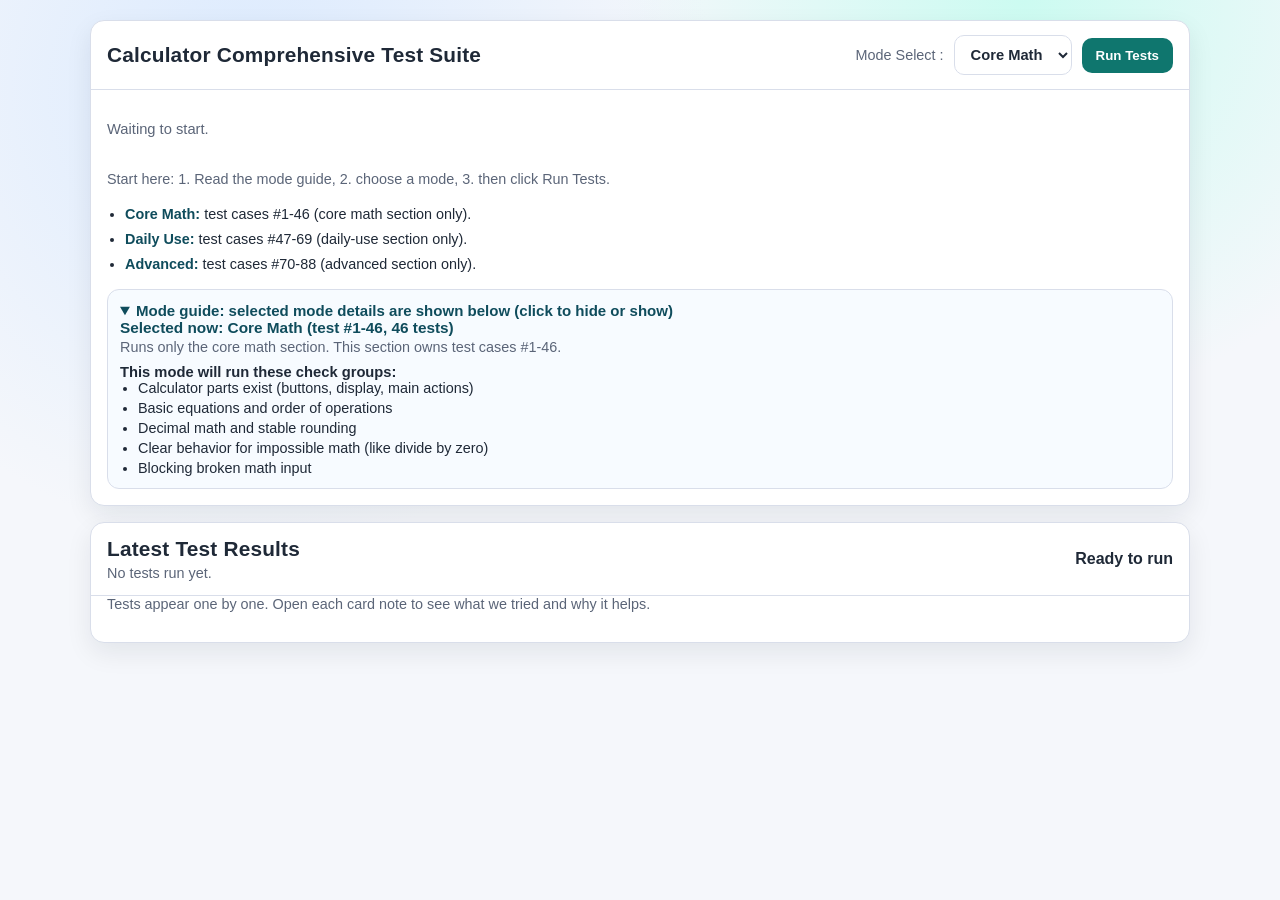
==== commit 2e79144b: "make it more learner friendly" ====
--- a/docs/availability_and_math_correct_test.html
+++ b/docs/availability_and_math_correct_test.html
@@ -1,270 +1,67 @@
 <!DOCTYPE html>
 <html lang="en">
+
 <head>
     <meta charset="utf-8" />
     <meta name="viewport" content="width=device-width, initial-scale=1" />
     <title>Calculator Comprehensive Test Suite - Project Review Regression</title>
-    <style>
-        :root {
-            color-scheme: light;
-            --bg: #f5f7fb;
-            --panel: #ffffff;
-            --ink: #1f2937;
-            --muted: #5b6578;
-            --ok: #15803d;
-            --bad: #b91c1c;
-            --accent: #0f766e;
-            --line: #d9deea;
-        }
+    <link rel="stylesheet" href="./style2.css" />
+</head>
 
-        * {
-            box-sizing: border-box;
-        }
-
-        body {
-            margin: 0;
-            font-family: "Segoe UI", "Trebuchet MS", Verdana, sans-serif;
-            color: var(--ink);
-            background:
-                radial-gradient(circle at 20% 10%, #dbeafe 0%, transparent 35%),
-                radial-gradient(circle at 80% 0%, #ccfbf1 0%, transparent 30%),
-                var(--bg);
-            min-height: 100vh;
-            padding: 20px;
-        }
-
-        .layout {
-            max-width: 1100px;
-            margin: 0 auto;
-            display: grid;
-            grid-template-columns: 1fr;
-            gap: 16px;
-        }
-
-        .panel {
-            background: var(--panel);
-            border: 1px solid var(--line);
-            border-radius: 14px;
-            box-shadow: 0 10px 26px rgba(16, 24, 40, 0.08);
-            overflow: hidden;
-        }
-
-        .panel-head {
-            padding: 14px 16px;
-            border-bottom: 1px solid var(--line);
-            display: flex;
-            gap: 10px;
-            align-items: center;
-            justify-content: space-between;
-            flex-wrap: wrap;
-        }
-
-        h1 {
-            margin: 0;
-            font-size: clamp(1rem, 2.1vw, 1.3rem);
-            letter-spacing: 0.2px;
-        }
-
-        h2 {
-            margin: 0;
-            font-size: 0.95rem;
-            font-weight: 600;
-            color: var(--muted);
-            text-transform: uppercase;
-            letter-spacing: 0.5px;
-        }
-
-        .head-actions {
-            display: flex;
-            align-items: center;
-            gap: 10px;
-            flex-wrap: wrap;
-        }
-
-        button {
-            border: 0;
-            border-radius: 10px;
-            padding: 10px 14px;
-            font-weight: 600;
-            background: var(--accent);
-            color: #fff;
-            cursor: pointer;
-        }
-
-        button:disabled {
-            opacity: 0.6;
-            cursor: not-allowed;
-        }
-
-        .status {
-            font-size: 0.92rem;
-            color: var(--muted);
-            min-height: 20px;
-        }
-
-        .content {
-            padding: 16px;
-            display: grid;
-            gap: 14px;
-        }
-
-        iframe {
-            display: none;
-        }
-
-        .result-list {
-            list-style: none;
-            margin: 0;
-            padding: 0;
-            display: grid;
-            gap: 10px;
-        }
-
-        .result-item {
-            border: 1px solid var(--line);
-            border-radius: 12px;
-            background: #fcfeff;
-            padding: 12px;
-        }
-
-        .result-top {
-            display: flex;
-            gap: 10px;
-            justify-content: space-between;
-            align-items: flex-start;
-            flex-wrap: wrap;
-        }
-
-        .result-title {
-            margin: 0;
-            font-size: 0.98rem;
-            font-weight: 700;
-        }
-
-        .result-category {
-            margin: 4px 0 0;
-            font-size: 0.87rem;
-            color: var(--muted);
-        }
-
-        .result-badge {
-            border-radius: 999px;
-            padding: 4px 10px;
-            font-size: 0.82rem;
-            font-weight: 700;
-            border: 1px solid transparent;
-        }
-
-        .result-badge-pass {
-            color: var(--ok);
-            background: #ecfdf3;
-            border-color: #bbf7d0;
-        }
-
-        .result-badge-fail {
-            color: var(--bad);
-            background: #fff1f2;
-            border-color: #fecdd3;
-        }
-
-        .result-details {
-            margin: 8px 0 0;
-            font-size: 0.92rem;
-        }
-
-        .result-explain {
-            margin-top: 10px;
-            border: 1px dashed var(--line);
-            border-radius: 10px;
-            padding: 8px 10px;
-            background: #f7fbff;
-        }
-
-        .result-explain summary {
-            cursor: pointer;
-            color: #0f4c5c;
-            font-weight: 700;
-        }
-
-        .result-explain p {
-            margin: 8px 0 0;
-            font-size: 0.9rem;
-            line-height: 1.45;
-        }
-
-        .legend {
-            margin: 0;
-            color: var(--muted);
-            font-size: 0.9rem;
-        }
-
-        .pass {
-            color: var(--ok);
-            font-weight: 700;
-        }
-
-        .fail {
-            color: var(--bad);
-            font-weight: 700;
-        }
-
-        .summary {
-            font-weight: 700;
-        }
-
-        .category-summary {
-            font-size: 0.9rem;
-            color: var(--muted);
-            margin-top: 4px;
-        }
-
-        .small {
-            color: var(--muted);
-            font-size: 0.9rem;
-        }
-
-        @media (max-width: 700px) {
-            body {
-                padding: 12px;
-            }
-
-            .result-item {
-                padding: 10px;
-            }
-
-            .result-title {
-                font-size: 0.94rem;
-            }
-        }
-    </style>
-</head>
 <body>
     <main class="layout">
+        <!-- Panel 1: choose a mode and preview what that mode runs. -->
         <section class="panel">
             <div class="panel-head">
                 <div>
                     <h1>Calculator Comprehensive Test Suite</h1>
                 </div>
                 <div class="head-actions">
-                    <button id="runBtn" type="button">Run Tests Again</button>
+                    <label class="small" for="modeSelect">Mode Select :</label>
+                    <select id="modeSelect" class="mode-select" aria-label="Choose test mode">
+                        <option value="math" selected>Core Math</option>
+                        <option value="practical">Daily Use</option>
+                        <option value="full">Advanced</option>
+                    </select>
+                    <button id="runBtn" type="button">Run Tests</button>
                 </div>
             </div>
             <div class="content">
-                <p id="status" class="status">Preparing tests...</p>
+                <p id="status" class="status">Waiting to start.</p>
+                <p class="mode-guide-copy">Start here: 1. Read the mode guide, 2. choose a mode, 3. then click
+                    Run Tests.</p>
+                <ul class="mode-compare-list">
+                    <li><strong>Core Math:</strong> test cases #1-46 (core math section only).</li>
+                    <li><strong>Daily Use:</strong> test cases #47-69 (daily-use section only).</li>
+                    <li><strong>Advanced:</strong> test cases #70-88 (advanced section only).</li>
+                </ul>
+                <section class="mode-guide" aria-live="polite" aria-label="Mode explanation">
+                    <details id="modeGuideDetails" class="mode-guide-details" open>
+                        <summary id="modeGuideSummary" class="mode-guide-summary">Mode guide: selected mode details
+                            are shown below (click to hide or show)</summary>
+                        <p id="modeGuideTitle" class="mode-guide-title">Selected now: Core Math</p>
+                        <p id="modeGuideCopy" class="mode-guide-copy">Runs only the core math section. This section owns test
+                            cases #1-46.</p>
+                        <p class="mode-guide-subtitle">This mode will run these check groups:</p>
+                        <ul id="modeGuideList" class="mode-guide-list"></ul>
+                    </details>
+                </section>
             </div>
         </section>
 
+        <!-- Panel 2: every run is saved here as its own collapsible report. -->
         <section class="panel">
             <div class="panel-head">
                 <div>
-                    <h1>Test Results</h1>
+                    <h1>Latest Test Results</h1>
                     <div class="category-summary" id="categorySummary">No tests run yet.</div>
                 </div>
                 <div id="summary" class="summary">—</div>
             </div>
             <div class="content" style="padding-top: 0;">
-                <p class="legend">Each test appears one by one in slow mode. Click each explanation to learn what we checked and why it matters.</p>
-                <ol id="resultsList" class="result-list"></ol>
+                <p class="legend">Tests appear one by one. Open each card note to see what we tried and why it helps.
+                </p>
+                <div id="reportsHistory" class="reports-history"></div>
             </div>
         </section>
     </main>
@@ -273,1536 +70,8 @@
 
     <iframe id="calcFrame" src="./calculator.html" style="display:none;" title="Calculator under test"></iframe>
 
-    <script>
-        var frame = document.getElementById('calcFrame');
-        var runBtn = document.getElementById('runBtn');
-        var statusEl = document.getElementById('status');
-        var summaryEl = document.getElementById('summary');
-        var categorySummaryEl = document.getElementById('categorySummary');
-        var resultsList = document.getElementById('resultsList');
+    <!-- Test runner script: drives calculator.html inside the iframe and renders live test cards. -->
+    <script src="./app2.js"></script>
+</body>
 
-        // Tolerance for floating-point comparisons
-        var FLOAT_TOLERANCE = 1e-10;
-        var TEST_STEP_DELAY_MS = 260;
-        var CATEGORY_STEP_DELAY_MS = 420;
-
-        function floatEqual(a, b, tolerance) {
-            tolerance = tolerance || FLOAT_TOLERANCE;
-            return Math.abs(a - b) < tolerance;
-        }
-
-        function waitForFrameReady() {
-            return new Promise(function (resolve, reject) {
-                var done = false;
-                var timeoutId = null;
-                var pollId = null;
-
-                function cleanup() {
-                    if (pollId) clearInterval(pollId);
-                    if (timeoutId) clearTimeout(timeoutId);
-                    frame.removeEventListener('load', onLoad);
-                }
-
-                function tryReady() {
-                    if (done) return;
-                    var win = frame.contentWindow;
-                    var doc = frame.contentDocument;
-                    if (win && doc && doc.readyState === 'complete' && doc.getElementById('input')) {
-                        done = true;
-                        cleanup();
-                        resolve();
-                    }
-                }
-
-                function onLoad() {
-                    tryReady();
-                }
-
-                frame.addEventListener('load', onLoad);
-                pollId = setInterval(tryReady, 100);
-                timeoutId = setTimeout(function () {
-                    if (done) return;
-                    done = true;
-                    cleanup();
-                    reject(new Error('Timed out while loading calculator iframe.'));
-                }, 8000);
-
-                tryReady();
-            });
-        }
-
-        function getCalcContext() {
-            var win = frame.contentWindow;
-            var doc = frame.contentDocument;
-            if (!win || !doc) throw new Error('Cannot access iframe window/document.');
-            return { win: win, doc: doc };
-        }
-
-        function normalizeButtonLabel(label) {
-            if (label === '*' || label === 'x' || label === 'X' || label === '×') {
-                return '*';
-            }
-            return String(label || '').trim();
-        }
-
-        function findButton(doc, label) {
-            var wanted = normalizeButtonLabel(label);
-            var buttons = doc.querySelectorAll('button');
-            for (var i = 0; i < buttons.length; i++) {
-                var actual = normalizeButtonLabel((buttons[i].textContent || '').trim());
-                if (actual === wanted) return buttons[i];
-            }
-            return null;
-        }
-
-        function clickButton(doc, label) {
-            var button = findButton(doc, label);
-            if (!button) throw new Error('Button not found: ' + label);
-            button.click();
-        }
-
-        function clearDisplay(ctx) {
-            clickButton(ctx.doc, 'C');
-        }
-
-        function typeExpressionByButtons(ctx, expression) {
-            var expr = String(expression || '').replace(/\s+/g, '');
-            for (var i = 0; i < expr.length; i++) {
-                clickButton(ctx.doc, expr[i]);
-            }
-        }
-
-        function getDisplayText(doc) {
-            var el = doc.getElementById('input');
-            return ((el && el.textContent) || '').trim();
-        }
-
-        function installAlertSpy(ctx) {
-            if (!ctx.win.__calcAlertSpy) {
-                var alerts = [];
-                var originalAlert = ctx.win.alert;
-                ctx.win.alert = function (message) {
-                    alerts.push(String(message));
-                };
-                ctx.win.__calcAlertSpy = { alerts: alerts, originalAlert: originalAlert };
-            }
-            return ctx.win.__calcAlertSpy;
-        }
-
-        function resetCapturedAlerts(ctx) {
-            var spy = installAlertSpy(ctx);
-            spy.alerts.length = 0;
-            return spy;
-        }
-
-        function takeCapturedAlerts(ctx) {
-            var spy = installAlertSpy(ctx);
-            var copy = spy.alerts.slice();
-            spy.alerts.length = 0;
-            return copy;
-        }
-
-        function pause(ms) {
-            return new Promise(function (resolve) {
-                setTimeout(resolve, ms);
-            });
-        }
-
-        function getFriendlyExplanation(result) {
-            if (result && result.why && result.what) {
-                return { what: result.what, why: result.why };
-            }
-
-            var category = result.category || '';
-
-            if (category === 'Availability') {
-                return {
-                    what: 'We check that important calculator parts (buttons, display, and main functions) exist before doing math tests.',
-                    why: 'If these building blocks are missing, users cannot even start using the calculator.'
-                };
-            }
-
-            if (category === 'HTML Structure') {
-                return {
-                    what: 'We check page basics like title, language, and output element so the page is understandable to browsers.',
-                    why: 'Good structure helps the calculator work better on phones, browsers, and assistive tools.'
-                };
-            }
-
-            if (category === 'Accessibility') {
-                return {
-                    what: 'We check keyboard support and labels so users can understand and control the calculator in different ways.',
-                    why: 'A calculator should be usable by everyone, including users who do not use a mouse.'
-                };
-            }
-
-            if (category === 'Basic Math') {
-                return {
-                    what: 'We solve regular equations and compare with known correct answers.',
-                    why: 'This proves the calculator gets everyday arithmetic, signs, precedence, and parentheses right.'
-                };
-            }
-
-            if (category === 'Real-Life Stories') {
-                return {
-                    what: 'We turn small real-world stories (shopping, sharing, measuring) into equations and test the result.',
-                    why: 'People use calculators for real tasks, so story-style checks make sure the tool helps in daily life.'
-                };
-            }
-
-            if (category === 'Decimal Precision') {
-                return {
-                    what: 'We test decimal calculations with tiny values where floating-point mistakes often show up.',
-                    why: 'Money, distance, and science values use decimals, so stable decimal behavior is important.'
-                };
-            }
-
-            if (category === 'Floating-Point Edge Cases') {
-                return {
-                    what: 'We stress the calculator with tricky number combinations that computers often round strangely.',
-                    why: 'These tests help catch hidden math surprises before users do.'
-                };
-            }
-
-            if (category === 'Error Handling') {
-                return {
-                    what: 'We enter impossible math (like divide by zero) and confirm the calculator responds safely.',
-                    why: 'A safe error message is better than showing confusing results like Infinity or broken output.'
-                };
-            }
-
-            if (category === 'Security and Safety') {
-                return {
-                    what: 'We try potentially unsafe or unusual input patterns and confirm they are handled safely.',
-                    why: 'Frontend calculators should not execute injected content or break when users type unexpected values.'
-                };
-            }
-
-            if (category === 'Engine Behavior') {
-                return {
-                    what: 'We test core helper and parser behavior directly, including symbol normalization and formatting.',
-                    why: 'These checks protect internal logic from regressions even when UI interactions still look normal.'
-                };
-            }
-
-            if (category === 'Fuzz and Invariants') {
-                return {
-                    what: 'We run deterministic random samples and math-invariant checks to stress the parser and evaluator.',
-                    why: 'Invariant-based tests catch subtle bugs that fixed single examples may miss.'
-                };
-            }
-
-            if (category === 'Input Validation') {
-                return {
-                    what: 'We type malformed expressions to verify the calculator blocks invalid math input.',
-                    why: 'Rejecting broken input protects users from misleading answers and confusion.'
-                };
-            }
-
-            if (category === 'Keyboard Input') {
-                return {
-                    what: 'We simulate key presses to ensure keyboard control matches button-click behavior.',
-                    why: 'Many users type quickly on keyboards, so key support must be dependable.'
-                };
-            }
-
-            return {
-                what: 'We run this check to verify a specific calculator behavior.',
-                why: 'Each test reduces the chance of hidden bugs.'
-            };
-        }
-
-        function renderResult(result, index) {
-            var explanation = getFriendlyExplanation(result);
-
-            var item = document.createElement('li');
-            item.className = 'result-item';
-
-            var top = document.createElement('div');
-            top.className = 'result-top';
-
-            var titleWrap = document.createElement('div');
-
-            var title = document.createElement('p');
-            title.className = 'result-title';
-            title.textContent = 'Test #' + index + ': ' + result.name;
-
-            var category = document.createElement('p');
-            category.className = 'result-category';
-            category.textContent = 'Category: ' + (result.category || 'General');
-
-            titleWrap.appendChild(title);
-            titleWrap.appendChild(category);
-
-            var badge = document.createElement('span');
-            badge.className = 'result-badge ' + (result.pass ? 'result-badge-pass' : 'result-badge-fail');
-            badge.textContent = result.pass ? 'PASS' : 'FAIL';
-
-            top.appendChild(titleWrap);
-            top.appendChild(badge);
-
-            var detailsText = document.createElement('p');
-            detailsText.className = 'result-details';
-            detailsText.textContent = result.details;
-
-            var explain = document.createElement('details');
-            explain.className = 'result-explain';
-            if (!result.pass) {
-                explain.open = true;
-            }
-
-            var explainTitle = document.createElement('summary');
-            explainTitle.textContent = 'Why this test exists (click to expand)';
-
-            var what = document.createElement('p');
-            what.textContent = 'What we checked: ' + explanation.what;
-
-            var why = document.createElement('p');
-            why.textContent = 'Why this matters: ' + explanation.why;
-
-            explain.appendChild(explainTitle);
-            explain.appendChild(what);
-            explain.appendChild(why);
-
-            item.appendChild(top);
-            item.appendChild(detailsText);
-            item.appendChild(explain);
-
-            resultsList.appendChild(item);
-        }
-
-        function getCategorySummary(results, elapsedMs) {
-            var byCategory = {};
-
-            for (var i = 0; i < results.length; i++) {
-                var catName = results[i].category || 'Unknown';
-                if (!byCategory[catName]) {
-                    byCategory[catName] = { pass: 0, total: 0 };
-                }
-                byCategory[catName].total++;
-                if (results[i].pass) {
-                    byCategory[catName].pass++;
-                }
-            }
-
-            var categoryLines = [];
-            for (var name in byCategory) {
-                var cat = byCategory[name];
-                categoryLines.push(name + ': ' + cat.pass + '/' + cat.total);
-            }
-
-            if (typeof elapsedMs === 'number') {
-                categoryLines.push('Completed in ' + elapsedMs + 'ms');
-            }
-
-            return categoryLines.join('  •  ');
-        }
-
-        // Test Categories
-
-        function runAvailabilityTests() {
-            var results = [];
-            try {
-                var ctx = getCalcContext();
-                var requiredFunctions = ['inputText', 'clearText', 'calculate', 'evaluateExpression', 'formatResult'];
-                var missingFunctions = [];
-                for (var i = 0; i < requiredFunctions.length; i++) {
-                    if (typeof ctx.win[requiredFunctions[i]] !== 'function') {
-                        missingFunctions.push(requiredFunctions[i]);
-                    }
-                }
-
-                var requiredButtons = ['0', '1', '2', '3', '4', '5', '6', '7', '8', '9', '+', '-', '*', '/', '(', ')', '.', 'C', '='];
-                var missingButtons = [];
-                for (var j = 0; j < requiredButtons.length; j++) {
-                    if (!findButton(ctx.doc, requiredButtons[j])) {
-                        missingButtons.push(requiredButtons[j]);
-                    }
-                }
-
-                var displayExists = !!ctx.doc.getElementById('input');
-                var pass = displayExists && missingFunctions.length === 0 && missingButtons.length === 0;
-
-                results.push({
-                    category: 'Availability',
-                    name: 'All required functions exist',
-                    pass: missingFunctions.length === 0,
-                    details: missingFunctions.length === 0 ? 'Found all functions' : 'Missing: ' + missingFunctions.join(', ')
-                });
-
-                results.push({
-                    category: 'Availability',
-                    name: 'All required buttons present',
-                    pass: missingButtons.length === 0,
-                    details: missingButtons.length === 0 ? 'Found all buttons' : 'Missing: ' + missingButtons.join(', ')
-                });
-
-                results.push({
-                    category: 'Availability',
-                    name: 'Display element exists',
-                    pass: displayExists,
-                    details: displayExists ? 'Element #input found' : 'Element #input missing'
-                });
-            } catch (error) {
-                results.push({
-                    category: 'Availability',
-                    name: 'Setup error',
-                    pass: false,
-                    details: error.message
-                });
-            }
-            return results;
-        }
-
-        function runBasicMathTests() {
-            var results = [];
-            var testCases = [
-                { expr: '2+2', expected: 4, name: '2 + 2' },
-                { expr: '5-3', expected: 2, name: '5 - 3' },
-                { expr: '3*4', expected: 12, name: '3 × 4' },
-                { expr: '8/2', expected: 4, name: '8 ÷ 2' },
-                { expr: '2+3*4', expected: 14, name: 'Precedence: 2 + 3 × 4' },
-                { expr: '10-2*3', expected: 4, name: 'Precedence: 10 - 2 × 3' },
-                { expr: '6/2*3', expected: 9, name: 'Left-to-right: 6 ÷ 2 × 3' },
-                { expr: '2*-3', expected: -6, name: 'Negative operand: 2 × -3' },
-                { expr: '2--3', expected: 5, name: 'Double minus: 2 - -3' },
-                { expr: '-5+3', expected: -2, name: 'Leading negative: -5 + 3' },
-                { expr: '(2+3)*4', expected: 20, name: 'Parentheses: (2 + 3) × 4' },
-                { expr: '2*(3+4)', expected: 14, name: 'Parentheses: 2 × (3 + 4)' },
-                { expr: '(2+3)*(4-1)', expected: 15, name: 'Parentheses: (2 + 3) × (4 - 1)' },
-                { expr: '2*(-3+5)', expected: 4, name: 'Parentheses with negative: 2 × (-3 + 5)' },
-                { expr: '-(2+3)', expected: -5, name: 'Unary before parentheses: -(2 + 3)' },
-                { expr: '(-2)*(-8)', expected: 16, name: 'Both negative groups: (-2) × (-8)' },
-                { expr: '((2+3)*4)-5', expected: 15, name: 'Nested parentheses: ((2 + 3) × 4) - 5' },
-                { expr: '2*(3+(4*(5-2)))', expected: 30, name: 'Deep nesting: 2 × (3 + (4 × (5 - 2)))' },
-                { expr: '(0.5+0.25)/(0.5-0.25)', expected: 3, name: 'Fraction relation: (0.5 + 0.25) ÷ (0.5 - 0.25)' },
-                { expr: '((12.5-2.5)/2)*(3+1)', expected: 20, name: 'Mixed decimal nesting: ((12.5 - 2.5) ÷ 2) × (3 + 1)' }
-            ];
-
-            for (var i = 0; i < testCases.length; i++) {
-                var tc = testCases[i];
-                try {
-                    var ctx = getCalcContext();
-                    resetCapturedAlerts(ctx);
-                    clearDisplay(ctx);
-                    typeExpressionByButtons(ctx, tc.expr);
-                    clickButton(ctx.doc, '=');
-                    var alerts = takeCapturedAlerts(ctx);
-                    var actualText = getDisplayText(ctx.doc);
-                    var actualNumber = parseFloat(actualText);
-                    var tolerance = tc.tolerance || FLOAT_TOLERANCE;
-                    var pass = alerts.length === 0 && !isNaN(actualNumber) && floatEqual(actualNumber, tc.expected, tolerance);
-
-                    var details;
-                    if (pass) {
-                        details = tc.expr + ' = ' + actualText;
-                    } else if (alerts.length > 0) {
-                        details = 'Unexpected alert: ' + alerts[0];
-                    } else {
-                        details = 'Expected ' + tc.expected + ', got ' + actualText;
-                    }
-
-                    results.push({
-                        category: 'Basic Math',
-                        name: tc.name,
-                        pass: pass,
-                        details: details
-                    });
-                } catch (error) {
-                    results.push({
-                        category: 'Basic Math',
-                        name: tc.name,
-                        pass: false,
-                        details: error.message
-                    });
-                }
-            }
-            return results;
-        }
-
-        function runStoryProblemTests() {
-            var results = [];
-            var testCases = [
-                {
-                    expr: '(3*2)+1',
-                    expected: 7,
-                    name: 'Snack shop story: 3 snacks at 2 each, then +1 drink',
-                    what: 'We turn a short shopping story into a math expression and verify the total.',
-                    why: 'People often use calculators for prices and totals in real life.'
-                },
-                {
-                    expr: '(24+18)/6',
-                    expected: 7,
-                    name: 'Sharing story: split 24 and 18 candies among 6 kids',
-                    what: 'We test grouping and division in a sharing scenario.',
-                    why: 'Fair sharing problems are common and must be calculated correctly.'
-                },
-                {
-                    expr: '(50-12.5)+7.5',
-                    expected: 45,
-                    name: 'Allowance story: start 50, spend 12.5, receive 7.5',
-                    what: 'We combine subtraction and addition with decimals like money.',
-                    why: 'Many users trust calculators for budgeting and savings updates.'
-                },
-                {
-                    expr: '(8+2)*3',
-                    expected: 30,
-                    name: 'Measurement story: (8 + 2) groups repeated 3 times',
-                    what: 'We check that parentheses are solved before multiplication in a repeated-group story.',
-                    why: 'Order of operations is essential for word-problem style calculations.'
-                }
-            ];
-
-            for (var i = 0; i < testCases.length; i++) {
-                var tc = testCases[i];
-                try {
-                    var ctx = getCalcContext();
-                    resetCapturedAlerts(ctx);
-                    clearDisplay(ctx);
-                    typeExpressionByButtons(ctx, tc.expr);
-                    clickButton(ctx.doc, '=');
-                    var alerts = takeCapturedAlerts(ctx);
-
-                    var actual = parseFloat(getDisplayText(ctx.doc));
-                    var pass = alerts.length === 0 && floatEqual(actual, tc.expected, 1e-10);
-
-                    var details;
-                    if (pass) {
-                        details = tc.expr + ' = ' + actual;
-                    } else if (alerts.length > 0) {
-                        details = 'Unexpected alert: ' + alerts[0];
-                    } else {
-                        details = 'Expected ' + tc.expected + ', got ' + actual;
-                    }
-
-                    results.push({
-                        category: 'Real-Life Stories',
-                        name: tc.name,
-                        pass: pass,
-                        details: details,
-                        what: tc.what,
-                        why: tc.why
-                    });
-                } catch (error) {
-                    results.push({
-                        category: 'Real-Life Stories',
-                        name: tc.name,
-                        pass: false,
-                        details: error.message,
-                        what: tc.what,
-                        why: tc.why
-                    });
-                }
-            }
-
-            return results;
-        }
-
-        function runDecimalTests() {
-            var results = [];
-            var testCases = [
-                { expr: '0.1+0.2', expected: 0.3, name: '0.1 + 0.2 (classic float bug)', tolerance: 1e-10 },
-                { expr: '1.5*2', expected: 3, name: '1.5 × 2' },
-                { expr: '5.5/2', expected: 2.75, name: '5.5 ÷ 2', tolerance: 1e-10 },
-                { expr: '0.3*3', expected: 0.9, name: '0.3 × 3', tolerance: 1e-10 },
-                { expr: '0.1+0.2+0.3', expected: 0.6, name: 'Decimal chain: 0.1 + 0.2 + 0.3', tolerance: 1e-10 },
-                { expr: '(0.1+0.2)*10', expected: 3, name: 'Scaled decimal with parentheses: (0.1 + 0.2) × 10', tolerance: 1e-10 }
-            ];
-
-            for (var i = 0; i < testCases.length; i++) {
-                var tc = testCases[i];
-                try {
-                    var ctx = getCalcContext();
-                    resetCapturedAlerts(ctx);
-                    clearDisplay(ctx);
-                    typeExpressionByButtons(ctx, tc.expr);
-                    clickButton(ctx.doc, '=');
-                    var alerts = takeCapturedAlerts(ctx);
-                    var actual = parseFloat(getDisplayText(ctx.doc));
-                    var tol = tc.tolerance || FLOAT_TOLERANCE;
-                    var pass = alerts.length === 0 && floatEqual(actual, tc.expected, tol);
-
-                    var details;
-                    if (pass) {
-                        details = tc.expr + ' = ' + actual;
-                    } else if (alerts.length > 0) {
-                        details = 'Unexpected alert: ' + alerts[0];
-                    } else {
-                        details = 'Expected ≈ ' + tc.expected + ', got ' + actual;
-                    }
-
-                    results.push({
-                        category: 'Decimal Precision',
-                        name: tc.name,
-                        pass: pass,
-                        details: details
-                    });
-                } catch (error) {
-                    results.push({
-                        category: 'Decimal Precision',
-                        name: tc.name,
-                        pass: false,
-                        details: error.message
-                    });
-                }
-            }
-            return results;
-        }
-
-        function runFloatPrecisionTests() {
-            var results = [];
-            // Tests from Project Review section 2 - Calculation correctness
-            var testCases = [
-                // 1/3*3 should be approximately 1, not 0.9999999999
-                { expr: '1/3*3', expected: 1, name: '1 ÷ 3 × 3 (should be 1, not 0.999...)', tolerance: 1e-9 },
-                // Very small number test: 0.0000001 * 0.1 + 1 should be ≈ 1.00000001, not 2
-                { expr: '0.0000001*0.1+1', expected: 1.00000001, name: '0.0000001 × 0.1 + 1', tolerance: 1e-10 },
-                { expr: '0.7-0.6', expected: 0.1, name: 'Tiny difference: 0.7 - 0.6', tolerance: 1e-10 },
-                { expr: '(1/9)*9', expected: 1, name: 'Repeat fraction check: (1 ÷ 9) × 9', tolerance: 1e-9 }
-            ];
-
-            for (var i = 0; i < testCases.length; i++) {
-                var tc = testCases[i];
-                try {
-                    var ctx = getCalcContext();
-                    resetCapturedAlerts(ctx);
-                    clearDisplay(ctx);
-                    typeExpressionByButtons(ctx, tc.expr);
-                    clickButton(ctx.doc, '=');
-                    var alerts = takeCapturedAlerts(ctx);
-                    var actual = parseFloat(getDisplayText(ctx.doc));
-                    var tol = tc.tolerance || FLOAT_TOLERANCE;
-                    var pass = alerts.length === 0 && floatEqual(actual, tc.expected, tol);
-
-                    var details;
-                    if (pass) {
-                        details = 'Result ≈ ' + actual;
-                    } else if (alerts.length > 0) {
-                        details = 'Unexpected alert: ' + alerts[0];
-                    } else {
-                        details = 'Expected ≈ ' + tc.expected + ', got ' + actual;
-                    }
-
-                    results.push({
-                        category: 'Floating-Point Edge Cases',
-                        name: tc.name,
-                        pass: pass,
-                        details: details
-                    });
-                } catch (error) {
-                    results.push({
-                        category: 'Floating-Point Edge Cases',
-                        name: tc.name,
-                        pass: false,
-                        details: error.message
-                    });
-                }
-            }
-            return results;
-        }
-
-        function runErrorHandlingTests() {
-            var results = [];
-            var testCases = [
-                { expr: '1/0', name: 'Division by zero: 1 ÷ 0' },
-                { expr: '0/0', name: 'Zero division by zero: 0 ÷ 0' },
-                { expr: '1/0+2', name: 'Invalid chain: 1 ÷ 0 + 2' },
-                { expr: '1/(2-2)', name: 'Hidden divide by zero: 1 ÷ (2 - 2)' },
-                { expr: '(3+5)/(7-7)', name: 'Parentheses divide by zero: (3 + 5) ÷ (7 - 7)' }
-            ];
-
-            for (var i = 0; i < testCases.length; i++) {
-                var tc = testCases[i];
-                try {
-                    var ctx = getCalcContext();
-                    resetCapturedAlerts(ctx);
-
-                    clearDisplay(ctx);
-                    typeExpressionByButtons(ctx, tc.expr);
-                    clickButton(ctx.doc, '=');
-
-                    var alerts = takeCapturedAlerts(ctx);
-                    var alertShown = alerts.length > 0;
-                    var alertMsg = alertShown ? alerts[0] : '(no alert)';
-                    var hasErrorKeyword = alertMsg.indexOf('divide') !== -1 || alertMsg.indexOf('error') !== -1 || alertMsg.indexOf('invalid') !== -1;
-                    var pass = alertShown && hasErrorKeyword;
-
-                    results.push({
-                        category: 'Error Handling',
-                        name: tc.name,
-                        pass: pass,
-                        details: pass ? 'Alert shown: ' + alertMsg : 'No clear error message for ' + tc.expr
-                    });
-                } catch (error) {
-                    results.push({
-                        category: 'Error Handling',
-                        name: tc.name,
-                        pass: false,
-                        details: error.message
-                    });
-                }
-            }
-            return results;
-        }
-
-        function runInputValidationTests() {
-            var results = [];
-            var testCases = [
-                { expr: '', name: 'Empty input', shouldError: true },
-                { expr: '1..2', name: 'Double decimal point', shouldError: true },
-                { expr: '2+', name: 'Trailing operator', shouldError: true },
-                { expr: '+5', name: 'Leading plus operator' },
-                { expr: '1+++2', name: 'Triple plus operator', shouldError: true },
-                { expr: '2**3', name: 'Double multiplication', shouldError: true },
-                { expr: '(2+3', name: 'Unclosed parenthesis', shouldError: true },
-                { expr: '2+)', name: 'Closing parenthesis without opening', shouldError: true },
-                { expr: '2+()', name: 'Empty parenthesis pair', shouldError: true },
-                { expr: '2(3+4)', name: 'Missing operator before parenthesis', shouldError: true },
-                { expr: '((2+3)', name: 'Double open parentheses not closed', shouldError: true },
-                { expr: '2*/3', name: 'Mixed operator pair 2*/3', shouldError: true }
-            ];
-
-            for (var i = 0; i < testCases.length; i++) {
-                var tc = testCases[i];
-                try {
-                    var ctx = getCalcContext();
-                    resetCapturedAlerts(ctx);
-
-                    clearDisplay(ctx);
-                    if (tc.expr) {
-                        typeExpressionByButtons(ctx, tc.expr);
-                    }
-                    clickButton(ctx.doc, '=');
-
-                    var alerts = takeCapturedAlerts(ctx);
-                    var alertShown = alerts.length > 0;
-                    var result = getDisplayText(ctx.doc);
-                    var isInfinityOrNaN = result === 'Infinity' || result === 'NaN';
-
-                    var pass = tc.shouldError ? (alertShown || isInfinityOrNaN) : !alertShown && !isInfinityOrNaN;
-                    var status = tc.shouldError ? 'should error' : 'should accept';
-
-                    results.push({
-                        category: 'Input Validation',
-                        name: tc.name,
-                        pass: pass,
-                        details: pass 
-                            ? 'Correctly ' + status + ': ' + (alertShown ? 'alert shown' : 'calculation performed')
-                            : 'Failed validation for: ' + tc.expr + ' (alert: ' + alertShown + ', result: ' + result + ')'
-                    });
-                } catch (error) {
-                    results.push({
-                        category: 'Input Validation',
-                        name: tc.name,
-                        pass: false,
-                        details: error.message
-                    });
-                }
-            }
-            return results;
-        }
-
-        function runKeyboardTests() {
-            var results = [];
-            var testCases = [
-                { keys: ['1', '+', '2', 'Enter'], expected: '3', name: 'Enter key calculates: 1 + 2' },
-                { keys: ['5', 'Backspace'], expected: '', name: 'Backspace deletes character' },
-                { keys: ['1', '+', '2', 'Escape'], expected: '', name: 'Escape clears display' },
-                { keys: ['3', '+', '4', 'c'], expected: '', name: 'c key clears display' },
-                { keys: ['(', '1', '+', '2', ')', '*', '3', 'Enter'], expected: '9', name: 'Keyboard parentheses: (1 + 2) × 3' },
-                { keys: ['(', '2', '+', '3', ')', 'Backspace', ')', 'Enter'], expected: '5', name: 'Keyboard edit with parentheses and Backspace' },
-                { keys: ['-', '(', '2', '+', '3', ')', 'Enter'], expected: '-5', name: 'Keyboard unary sign before parentheses: -(2 + 3)' },
-                { keys: ['1', '+', '+', 'Backspace', '2', 'Enter'], expected: '3', name: 'Keyboard correction flow: remove mistaken operator with Backspace' }
-            ];
-
-            for (var i = 0; i < testCases.length; i++) {
-                var tc = testCases[i];
-                try {
-                    var ctx = getCalcContext();
-                    resetCapturedAlerts(ctx);
-                    clearDisplay(ctx);
-
-                    for (var j = 0; j < tc.keys.length; j++) {
-                        var event = new ctx.win.KeyboardEvent('keydown', {
-                            key: tc.keys[j],
-                            bubbles: true,
-                            cancelable: true
-                        });
-                        ctx.doc.dispatchEvent(event);
-                    }
-
-                    var alerts = takeCapturedAlerts(ctx);
-                    var actual = getDisplayText(ctx.doc);
-                    var pass = alerts.length === 0 && actual === tc.expected;
-
-                    var details;
-                    if (pass) {
-                        details = 'Keyboard sequence worked';
-                    } else if (alerts.length > 0) {
-                        details = 'Unexpected alert: ' + alerts[0];
-                    } else {
-                        details = 'Expected "' + tc.expected + '", got "' + actual + '"';
-                    }
-
-                    results.push({
-                        category: 'Keyboard Input',
-                        name: tc.name,
-                        pass: pass,
-                        details: details
-                    });
-                } catch (error) {
-                    results.push({
-                        category: 'Keyboard Input',
-                        name: tc.name,
-                        pass: false,
-                        details: error.message
-                    });
-                }
-            }
-            return results;
-        }
-
-        function runSecuritySafetyTests() {
-            var results = [];
-
-            function pushResult(name, pass, details, what, why) {
-                results.push({
-                    category: 'Security and Safety',
-                    name: name,
-                    pass: pass,
-                    details: details,
-                    what: what,
-                    why: why
-                });
-            }
-
-            try {
-                var ctx = getCalcContext();
-                var doc = ctx.doc;
-                var output = doc.getElementById('input');
-
-                // 1) Ensure display uses textContent, not HTML execution.
-                clearDisplay(ctx);
-                resetCapturedAlerts(ctx);
-                var htmlPayload = '<img src=x onerror=alert(1)>';
-                ctx.win.inputText(htmlPayload);
-                var hasInjectedImage = !!output.querySelector('img');
-                var passHtmlEscaping = !hasInjectedImage && output.textContent === htmlPayload;
-                pushResult(
-                    'Display treats HTML as text',
-                    passHtmlEscaping,
-                    passHtmlEscaping
-                        ? 'Payload remained plain text; no DOM injection occurred.'
-                        : 'HTML-like payload affected the DOM unexpectedly.',
-                    'Inserted an HTML-looking string through the same input helper used by the app.',
-                    'Using text-only output prevents script/HTML injection via expression text.'
-                );
-
-                // 2) Verify keydown handling does not interfere with active input fields.
-                clearDisplay(ctx);
-                var tempInput = doc.createElement('input');
-                doc.body.appendChild(tempInput);
-                tempInput.value = '';
-                tempInput.dispatchEvent(new ctx.win.KeyboardEvent('keydown', {
-                    key: '7',
-                    bubbles: true,
-                    cancelable: true
-                }));
-                var passInputFieldIgnore = getDisplayText(doc) === '';
-                tempInput.remove();
-                pushResult(
-                    'Keyboard handler ignores typed input fields',
-                    passInputFieldIgnore,
-                    passInputFieldIgnore
-                        ? 'Pressing 7 on an input field did not modify calculator display.'
-                        : 'Calculator display changed while typing inside an input field.',
-                    'Dispatched keyboard input from a temporary <input> element.',
-                    'Users editing form fields should not accidentally trigger calculator shortcuts.'
-                );
-
-                // 3) Verify contentEditable also bypasses calculator keyboard shortcuts.
-                clearDisplay(ctx);
-                var editable = doc.createElement('div');
-                editable.contentEditable = 'true';
-                doc.body.appendChild(editable);
-                editable.dispatchEvent(new ctx.win.KeyboardEvent('keydown', {
-                    key: '8',
-                    bubbles: true,
-                    cancelable: true
-                }));
-                var passEditableIgnore = getDisplayText(doc) === '';
-                editable.remove();
-                pushResult(
-                    'Keyboard handler ignores contenteditable areas',
-                    passEditableIgnore,
-                    passEditableIgnore
-                        ? 'Pressing 8 in contenteditable area did not affect calculator display.'
-                        : 'Calculator display changed while typing in contenteditable area.',
-                    'Dispatched keyboard input from a temporary contenteditable region.',
-                    'Content editing areas should keep normal typing behavior without calculator interference.'
-                );
-
-                // 4) Confirm invalid character expressions fail safely.
-                resetCapturedAlerts(ctx);
-                output.textContent = '2+alert(1)';
-                ctx.win.calculate();
-                var invalidAlerts = takeCapturedAlerts(ctx);
-                var passInvalidChars = invalidAlerts.length > 0 && output.textContent === '2+alert(1)';
-                pushResult(
-                    'Invalid character expression is rejected safely',
-                    passInvalidChars,
-                    passInvalidChars
-                        ? 'Expression was rejected with alert and original text stayed visible.'
-                        : 'Invalid character expression was not handled safely.',
-                    'Ran calculate() on expression containing unsupported letters and function-like text.',
-                    'Invalid input must fail predictably instead of partially evaluating or mutating state unpredictably.'
-                );
-
-                // 5) Confirm divide-by-zero preserves user expression text after alert.
-                resetCapturedAlerts(ctx);
-                output.textContent = '1/0';
-                ctx.win.calculate();
-                var zeroAlerts = takeCapturedAlerts(ctx);
-                var passKeepExpression = zeroAlerts.length > 0 && output.textContent === '1/0';
-                pushResult(
-                    'Error does not erase user expression',
-                    passKeepExpression,
-                    passKeepExpression
-                        ? 'After divide-by-zero, expression remained for user correction.'
-                        : 'Expression changed unexpectedly after divide-by-zero error.',
-                    'Triggered divide-by-zero and checked display content after alert handling.',
-                    'Keeping the original text helps users quickly correct mistakes.'
-                );
-
-                // 6) Lightweight static check that core functions do not use eval/new Function.
-                var sourceText = [
-                    ctx.win.evaluateExpression,
-                    ctx.win.calculate,
-                    ctx.win.tokenizeExpression
-                ].map(function (fn) {
-                    return typeof fn === 'function' ? fn.toString() : '';
-                }).join('\n');
-                var passNoEval = !/\beval\s*\(/.test(sourceText) && !/\bFunction\s*\(/.test(sourceText);
-                pushResult(
-                    'Core engine avoids eval/new Function',
-                    passNoEval,
-                    passNoEval
-                        ? 'No eval/new Function detected in key calculation functions.'
-                        : 'Found eval/new Function usage in key calculation functions.',
-                    'Inspected function source text for dynamic code execution patterns.',
-                    'Avoiding dynamic execution is safer and easier to reason about.'
-                );
-            } catch (error) {
-                results.push({
-                    category: 'Security and Safety',
-                    name: 'Security test runner setup',
-                    pass: false,
-                    details: error.message
-                });
-            }
-
-            return results;
-        }
-
-        function runEngineBehaviorTests() {
-            var results = [];
-
-            function pushResult(name, pass, details, what, why) {
-                results.push({
-                    category: 'Engine Behavior',
-                    name: name,
-                    pass: pass,
-                    details: details,
-                    what: what,
-                    why: why
-                });
-            }
-
-            try {
-                var ctx = getCalcContext();
-                var doc = ctx.doc;
-
-                var valueX = ctx.win.evaluateExpression('2x3');
-                pushResult(
-                    'x multiplication symbol evaluates correctly',
-                    valueX === 6,
-                    valueX === 6 ? '2x3 = 6' : 'Expected 6, got ' + valueX,
-                    'Called evaluateExpression with x as multiplication.',
-                    'The UI now displays x, so the engine must support it directly.'
-                );
-
-                var valueTimesChar = ctx.win.evaluateExpression('2×3');
-                pushResult(
-                    'Unicode multiplication sign evaluates correctly',
-                    valueTimesChar === 6,
-                    valueTimesChar === 6 ? '2×3 = 6' : 'Expected 6, got ' + valueTimesChar,
-                    'Called evaluateExpression with the unicode times character.',
-                    'Users may paste expressions from other apps using × instead of *.'
-                );
-
-                var spacedValue = ctx.win.evaluateExpression(' ( 2 + 3 ) x 4 ');
-                pushResult(
-                    'Whitespace and x symbol normalize correctly',
-                    spacedValue === 20,
-                    spacedValue === 20 ? '( 2 + 3 ) x 4 = 20' : 'Expected 20, got ' + spacedValue,
-                    'Evaluated expression with extra spaces and x symbol.',
-                    'Robust parsers should handle common spacing differences.'
-                );
-
-                var formatted = ctx.win.formatResult(0.30000000000000004);
-                pushResult(
-                    'formatResult reduces common float display noise',
-                    formatted === '0.3',
-                    formatted === '0.3' ? '0.30000000000000004 formatted as 0.3' : 'Expected 0.3, got ' + formatted,
-                    'Formatted a classic floating-point artifact value.',
-                    'Readable output is important for user trust.'
-                );
-
-                clearDisplay(ctx);
-                ctx.win.deleteLastChar();
-                var safeBackspace = getDisplayText(doc) === '';
-                pushResult(
-                    'deleteLastChar is safe on empty display',
-                    safeBackspace,
-                    safeBackspace ? 'Empty display remained stable.' : 'Display changed unexpectedly on empty backspace.',
-                    'Called deleteLastChar with no expression content.',
-                    'Defensive behavior avoids edge-case crashes.'
-                );
-
-                var verifyImplicitMultiply = ctx.win.verify('2(3+4)') === false;
-                pushResult(
-                    'verify blocks implicit multiplication form',
-                    verifyImplicitMultiply,
-                    verifyImplicitMultiply ? '2(3+4) correctly rejected.' : '2(3+4) was unexpectedly accepted.',
-                    'Checked validation for missing operator before parentheses.',
-                    'The current grammar requires explicit operators for predictable parsing.'
-                );
-
-                var terms = 150;
-                var longExpr = Array(terms).fill('1').join('+');
-                var longValue = ctx.win.evaluateExpression(longExpr);
-                pushResult(
-                    'Long addition chain evaluates correctly',
-                    longValue === terms,
-                    longValue === terms ? 'Long chain result = ' + longValue : 'Expected ' + terms + ', got ' + longValue,
-                    'Evaluated a long but valid expression to stress parser/evaluator flow.',
-                    'Long-input stability helps prevent hidden edge-case failures.'
-                );
-            } catch (error) {
-                results.push({
-                    category: 'Engine Behavior',
-                    name: 'Engine behavior test runner setup',
-                    pass: false,
-                    details: error.message
-                });
-            }
-
-            return results;
-        }
-
-        function runFuzzInvariantTests() {
-            var results = [];
-
-            function pushResult(name, pass, details, what, why) {
-                results.push({
-                    category: 'Fuzz and Invariants',
-                    name: name,
-                    pass: pass,
-                    details: details,
-                    what: what,
-                    why: why
-                });
-            }
-
-            function createSeededRandom(seed) {
-                var state = seed >>> 0;
-                return function () {
-                    state = (1664525 * state + 1013904223) >>> 0;
-                    return state / 4294967296;
-                };
-            }
-
-            function randomInt(rand, min, max) {
-                return Math.floor(rand() * (max - min + 1)) + min;
-            }
-
-            function randomNumberToken(rand, allowSigned) {
-                var whole = randomInt(rand, 1, 9);
-                var text = String(whole);
-
-                if (rand() < 0.35) {
-                    text = text + '.' + randomInt(rand, 1, 9);
-                }
-
-                if (allowSigned && rand() < 0.3) {
-                    text = '-' + text;
-                }
-
-                return text;
-            }
-
-            function generateExpression(rand, operatorCount) {
-                var operators = ['+', '-', '*', '/'];
-                var expression = randomNumberToken(rand, true);
-
-                for (var i = 0; i < operatorCount; i++) {
-                    var op = operators[randomInt(rand, 0, operators.length - 1)];
-                    var right = randomNumberToken(rand, false);
-                    expression = expression + op + right;
-
-                    if (rand() < 0.22) {
-                        expression = '(' + expression + ')';
-                    }
-                }
-
-                return expression;
-            }
-
-            function referenceEvaluate(ctx, expression) {
-                var compact = ctx.win.normalizeExpressionSymbols(expression).replace(/\s+/g, '');
-
-                if (!/^[0-9+\-*/().]+$/.test(compact)) {
-                    throw new Error('Unsafe reference expression: ' + expression);
-                }
-
-                var value = Function('"use strict"; return (' + compact + ');')();
-                if (typeof value !== 'number' || !isFinite(value)) {
-                    throw new Error('Reference value not finite');
-                }
-
-                return value;
-            }
-
-            function decorateWithAltSymbols(expression, rand) {
-                var withMultiplySymbols = expression.replace(/\*/g, function () {
-                    return rand() < 0.5 ? 'x' : '×';
-                });
-
-                var decorated = '';
-                for (var i = 0; i < withMultiplySymbols.length; i++) {
-                    var ch = withMultiplySymbols[i];
-                    if ('+-/()x×'.indexOf(ch) !== -1 && rand() < 0.4) {
-                        decorated += ' ' + ch + ' ';
-                    } else {
-                        decorated += ch;
-                    }
-                }
-
-                return '  ' + decorated + '  ';
-            }
-
-            try {
-                var ctx = getCalcContext();
-                var sampleRand = createSeededRandom(20261005);
-                var sampleCount = 18;
-                var samples = [];
-
-                for (var i = 0; i < sampleCount; i++) {
-                    samples.push(generateExpression(sampleRand, randomInt(sampleRand, 2, 6)));
-                }
-
-                var mismatchCount = 0;
-                var firstMismatch = null;
-                for (var j = 0; j < samples.length; j++) {
-                    var sampleExpr = samples[j];
-                    var engineValue = ctx.win.evaluateExpression(sampleExpr);
-                    var referenceValue = referenceEvaluate(ctx, sampleExpr);
-
-                    if (!floatEqual(engineValue, referenceValue, 1e-9)) {
-                        mismatchCount++;
-                        if (!firstMismatch) {
-                            firstMismatch = {
-                                expr: sampleExpr,
-                                engineValue: engineValue,
-                                referenceValue: referenceValue
-                            };
-                        }
-                    }
-                }
-
-                var passReferenceMatch = mismatchCount === 0;
-                pushResult(
-                    'Deterministic fuzz samples match reference evaluator',
-                    passReferenceMatch,
-                    passReferenceMatch
-                        ? sampleCount + ' random expressions matched a sanitized JS reference evaluator.'
-                        : ('Mismatch on "' + firstMismatch.expr + '": engine=' + firstMismatch.engineValue + ', reference=' + firstMismatch.referenceValue),
-                    'Generated fixed-seed expressions and compared the calculator result with an independently evaluated reference value.',
-                    'Cross-checking many expressions quickly catches parser or precedence regressions.'
-                );
-
-                var altRand = createSeededRandom(20261006);
-                var altMismatchCount = 0;
-                var firstAltMismatch = null;
-                for (var k = 0; k < samples.length; k++) {
-                    var originalExpr = samples[k];
-                    var mixedExpr = decorateWithAltSymbols(originalExpr, altRand);
-                    var baseValue = ctx.win.evaluateExpression(originalExpr);
-                    var mixedValue = ctx.win.evaluateExpression(mixedExpr);
-
-                    if (!floatEqual(baseValue, mixedValue, 1e-9)) {
-                        altMismatchCount++;
-                        if (!firstAltMismatch) {
-                            firstAltMismatch = {
-                                originalExpr: originalExpr,
-                                mixedExpr: mixedExpr,
-                                baseValue: baseValue,
-                                mixedValue: mixedValue
-                            };
-                        }
-                    }
-                }
-
-                var passAltSymbols = altMismatchCount === 0;
-                pushResult(
-                    'x/*/× and whitespace normalization stay equivalent',
-                    passAltSymbols,
-                    passAltSymbols
-                        ? sampleCount + ' mixed-symbol variants produced the same values as their base expressions.'
-                        : ('Normalization mismatch: "' + firstAltMismatch.originalExpr + '" vs "' + firstAltMismatch.mixedExpr + '"'),
-                    'Converted random expressions to mixed multiplication symbols (x and ×) and random spacing, then re-evaluated.',
-                    'People paste expressions from many sources, so equivalent symbols should behave the same.'
-                );
-
-                var identityMismatchCount = 0;
-                var firstIdentityMismatch = null;
-                for (var m = 0; m < samples.length; m++) {
-                    var identityExpr = samples[m];
-                    var base = ctx.win.evaluateExpression(identityExpr);
-                    var wrapped = ctx.win.evaluateExpression('(' + identityExpr + ')');
-                    var plusZero = ctx.win.evaluateExpression('(' + identityExpr + ')+0');
-                    var timesOne = ctx.win.evaluateExpression('(' + identityExpr + ')*1');
-
-                    var same = floatEqual(base, wrapped, 1e-9)
-                        && floatEqual(base, plusZero, 1e-9)
-                        && floatEqual(base, timesOne, 1e-9);
-
-                    if (!same) {
-                        identityMismatchCount++;
-                        if (!firstIdentityMismatch) {
-                            firstIdentityMismatch = {
-                                expr: identityExpr,
-                                base: base,
-                                wrapped: wrapped,
-                                plusZero: plusZero,
-                                timesOne: timesOne
-                            };
-                        }
-                    }
-                }
-
-                var passIdentity = identityMismatchCount === 0;
-                pushResult(
-                    'Core math invariants hold on random samples',
-                    passIdentity,
-                    passIdentity
-                        ? 'Parentheses wrapping, +0, and *1 invariants held across all random samples.'
-                        : ('Invariant mismatch on "' + firstIdentityMismatch.expr + '"'),
-                    'Checked that E, (E), (E)+0, and (E)*1 all evaluate to the same value.',
-                    'Invariant checks detect subtle state/precedence bugs even when ordinary examples still pass.'
-                );
-
-                var commRand = createSeededRandom(20261007);
-                var pairCount = 12;
-                var commFailCount = 0;
-                var firstCommMismatch = null;
-
-                for (var n = 0; n < pairCount; n++) {
-                    var a = randomNumberToken(commRand, true);
-                    var b = randomNumberToken(commRand, true);
-                    var addAB = ctx.win.evaluateExpression(a + '+' + b);
-                    var addBA = ctx.win.evaluateExpression(b + '+' + a);
-                    var mulAB = ctx.win.evaluateExpression(a + '*' + b);
-                    var mulBA = ctx.win.evaluateExpression(b + '*' + a);
-
-                    var passPair = floatEqual(addAB, addBA, 1e-9) && floatEqual(mulAB, mulBA, 1e-9);
-                    if (!passPair) {
-                        commFailCount++;
-                        if (!firstCommMismatch) {
-                            firstCommMismatch = {
-                                a: a,
-                                b: b,
-                                addAB: addAB,
-                                addBA: addBA,
-                                mulAB: mulAB,
-                                mulBA: mulBA
-                            };
-                        }
-                    }
-                }
-
-                var passCommutativity = commFailCount === 0;
-                pushResult(
-                    'Addition and multiplication commutativity spot-check',
-                    passCommutativity,
-                    passCommutativity
-                        ? pairCount + ' random pairs satisfied a+b=b+a and a*b=b*a.'
-                        : ('Commutativity mismatch for a=' + firstCommMismatch.a + ', b=' + firstCommMismatch.b),
-                    'Evaluated both operand orders for random numeric pairs.',
-                    'Order-independent operations should remain stable regardless of input sequence.'
-                );
-
-                var repeatFailCount = 0;
-                var firstRepeatMismatch = null;
-                for (var p = 0; p < Math.min(10, samples.length); p++) {
-                    var repeatExpr = samples[p];
-                    var r1 = ctx.win.evaluateExpression(repeatExpr);
-                    var r2 = ctx.win.evaluateExpression(repeatExpr);
-                    var r3 = ctx.win.evaluateExpression(repeatExpr);
-                    var repeatOk = floatEqual(r1, r2, 1e-12) && floatEqual(r2, r3, 1e-12);
-
-                    if (!repeatOk) {
-                        repeatFailCount++;
-                        if (!firstRepeatMismatch) {
-                            firstRepeatMismatch = {
-                                expr: repeatExpr,
-                                r1: r1,
-                                r2: r2,
-                                r3: r3
-                            };
-                        }
-                    }
-                }
-
-                var passRepeatability = repeatFailCount === 0;
-                pushResult(
-                    'Repeat evaluation is deterministic',
-                    passRepeatability,
-                    passRepeatability
-                        ? 'Repeated runs produced consistent values for sampled expressions.'
-                        : ('Repeat mismatch on "' + firstRepeatMismatch.expr + '": ' + firstRepeatMismatch.r1 + ', ' + firstRepeatMismatch.r2 + ', ' + firstRepeatMismatch.r3),
-                    'Re-evaluated the same expression multiple times in a row.',
-                    'Deterministic output is important for trust and debuggability.'
-                );
-
-                var copyPasteCases = [
-                    '2\u00F73',
-                    '4\u22122',
-                    '1\uFF0B2',
-                    '3,14+2',
-                    '9\u20444'
-                ];
-                var badPasteAccepted = [];
-
-                for (var q = 0; q < copyPasteCases.length; q++) {
-                    var pastedExpr = copyPasteCases[q];
-                    var verifyResult = ctx.win.verify(pastedExpr);
-
-                    resetCapturedAlerts(ctx);
-                    ctx.doc.getElementById('input').textContent = pastedExpr;
-                    ctx.win.calculate();
-                    var alertCount = takeCapturedAlerts(ctx).length;
-
-                    if (verifyResult !== false || alertCount === 0) {
-                        badPasteAccepted.push(pastedExpr);
-                    }
-                }
-
-                var passCopyPasteGuard = badPasteAccepted.length === 0;
-                pushResult(
-                    'Unsafe copy/paste symbols are rejected safely',
-                    passCopyPasteGuard,
-                    passCopyPasteGuard
-                        ? 'Unicode look-alike operators and comma decimals were rejected with validation alerts.'
-                        : 'Unexpectedly accepted: ' + badPasteAccepted.join(', '),
-                    'Tried expressions with unicode operator look-alikes and locale-specific punctuation.',
-                    'Copy/paste input from chats or documents should fail safely when unsupported.'
-                );
-            } catch (error) {
-                results.push({
-                    category: 'Fuzz and Invariants',
-                    name: 'Fuzz test runner setup',
-                    pass: false,
-                    details: error.message
-                });
-            }
-
-            return results;
-        }
-
-        function runHTMLStructureTests() {
-            var results = [];
-            var ctx = getCalcContext();
-            var doc = ctx.doc;
-            var html = doc.documentElement;
-
-            // Test 1: Document title
-            var titleExists = (doc.title || '').trim().length > 0;
-            results.push({
-                category: 'HTML Structure',
-                name: 'Document has meaningful title',
-                pass: titleExists,
-                details: titleExists ? 'Title: "' + doc.title + '"' : 'Title is empty'
-            });
-
-            // Test 2: Language attribute
-            var langAttr = html.getAttribute('lang');
-            var hasLang = !!langAttr;
-            results.push({
-                category: 'HTML Structure',
-                name: 'HTML element has lang attribute',
-                pass: hasLang,
-                details: hasLang ? 'lang="' + langAttr + '"' : 'lang attribute missing'
-            });
-
-            // Test 3: Viewport metadata
-            var viewportMeta = doc.querySelector('meta[name="viewport"]');
-            var hasViewport = !!viewportMeta;
-            results.push({
-                category: 'HTML Structure',
-                name: 'Viewport meta tag present',
-                pass: hasViewport,
-                details: hasViewport ? 'Viewport meta tag found' : 'Viewport meta tag missing'
-            });
-
-            // Test 4: Check for output element or semantic display
-            var outputEl = doc.querySelector('output') || doc.querySelector('[role="status"]');
-            var hasSemanticOutput = !!outputEl;
-            var inputLabel = doc.getElementById('input');
-            var pass4 = hasSemanticOutput || (inputLabel && (inputLabel.tagName === 'OUTPUT' || inputLabel.getAttribute('role') === 'status'));
-            results.push({
-                category: 'HTML Structure',
-                name: 'Semantic output element (output or role="status")',
-                pass: pass4,
-                details: pass4 ? 'Found semantic output element' : 'Using generic element for display'
-            });
-
-            return results;
-        }
-
-        function runAccessibilityTests() {
-            var results = [];
-            var ctx = getCalcContext();
-            var doc = ctx.doc;
-
-            // Test 1: Button labels (not just symbols)
-            var buttons = doc.querySelectorAll('button');
-            var allButtonsHaveText = true;
-            var unlabelledButtons = [];
-            for (var i = 0; i < buttons.length; i++) {
-                var text = (buttons[i].textContent || '').trim();
-                if (!text) {
-                    allButtonsHaveText = false;
-                    unlabelledButtons.push('button ' + i);
-                }
-            }
-
-            results.push({
-                category: 'Accessibility',
-                name: 'All buttons have visible text labels',
-                pass: allButtonsHaveText,
-                details: allButtonsHaveText ? 'All buttons labeled' : 'Unlabelled buttons: ' + unlabelledButtons.join(', ')
-            });
-
-            // Test 2: Check for keyboard event listener
-            var hasKeyboardSupport = typeof ctx.win.handleCalculatorKeydown === 'function';
-            results.push({
-                category: 'Accessibility',
-                name: 'Keyboard event handler implemented',
-                pass: hasKeyboardSupport,
-                details: hasKeyboardSupport ? 'handleCalculatorKeydown function found' : 'No keyboard handler'
-            });
-
-            // Test 3: Check for ARIA labels or descriptions
-            var elementsWithAria = doc.querySelectorAll('[aria-label], [aria-describedby]');
-            var hasAriaSupport = elementsWithAria.length > 0;
-            results.push({
-                category: 'Accessibility',
-                name: 'ARIA labels implemented (optional)',
-                pass: hasAriaSupport,
-                details: hasAriaSupport ? 'Found ' + elementsWithAria.length + ' elements with ARIA' : 'No ARIA labels found'
-            });
-
-            return results;
-        }
-
-        async function runAllTests() {
-            runBtn.disabled = true;
-            resultsList.innerHTML = '';
-            summaryEl.textContent = 'Running in slow learning mode...';
-            statusEl.textContent = 'Loading calculator and preparing step-by-step tests...';
-
-            var start = performance.now();
-            var allResults = [];
-            var passCount = 0;
-
-            var categoryPlan = [
-                { label: 'Availability checks', runner: runAvailabilityTests },
-                { label: 'HTML structure checks', runner: runHTMLStructureTests },
-                { label: 'Accessibility checks', runner: runAccessibilityTests },
-                { label: 'Basic math checks', runner: runBasicMathTests },
-                { label: 'Real-life story checks', runner: runStoryProblemTests },
-                { label: 'Decimal precision checks', runner: runDecimalTests },
-                { label: 'Floating-point edge checks', runner: runFloatPrecisionTests },
-                { label: 'Error handling checks', runner: runErrorHandlingTests },
-                { label: 'Security and safety checks', runner: runSecuritySafetyTests },
-                { label: 'Engine behavior checks', runner: runEngineBehaviorTests },
-                { label: 'Fuzz and invariant checks', runner: runFuzzInvariantTests },
-                { label: 'Input validation checks', runner: runInputValidationTests },
-                { label: 'Keyboard checks', runner: runKeyboardTests }
-            ];
-
-            try {
-                await waitForFrameReady();
-                resetCapturedAlerts(getCalcContext());
-
-                for (var c = 0; c < categoryPlan.length; c++) {
-                    var categoryStep = categoryPlan[c];
-                    statusEl.textContent = 'Step ' + (c + 1) + ' of ' + categoryPlan.length + ': ' + categoryStep.label;
-
-                    var categoryResults = categoryStep.runner();
-                    for (var r = 0; r < categoryResults.length; r++) {
-                        var currentResult = categoryResults[r];
-                        allResults.push(currentResult);
-
-                        if (currentResult.pass) {
-                            passCount++;
-                        }
-
-                        renderResult(currentResult, allResults.length);
-
-                        summaryEl.textContent = passCount + '/' + allResults.length + ' passed so far';
-                        categorySummaryEl.textContent = getCategorySummary(allResults);
-                        statusEl.textContent = 'Running Test #' + allResults.length + ': ' + currentResult.name;
-
-                        await pause(TEST_STEP_DELAY_MS);
-                    }
-
-                    await pause(CATEGORY_STEP_DELAY_MS);
-                }
-            } catch (error) {
-                var setupResult = {
-                    category: 'Setup',
-                    name: 'Test runner error',
-                    pass: false,
-                    details: error.message
-                };
-
-                allResults.push(setupResult);
-                renderResult(setupResult, allResults.length);
-            }
-
-            var elapsedMs = Math.round(performance.now() - start);
-            var total = allResults.length;
-            var failCount = total - passCount;
-
-            summaryEl.textContent = passCount + '/' + total + ' passed';
-
-            categorySummaryEl.textContent = getCategorySummary(allResults, elapsedMs);
-            statusEl.textContent = failCount === 0
-                ? '✓ All tests passed. Great job exploring them one by one!'
-                : '✗ ' + failCount + ' test(s) failed. Open each item to learn what needs fixing.';
-
-            runBtn.disabled = false;
-        }
-
-        runBtn.addEventListener('click', runAllTests);
-
-        if (document.readyState === 'loading') {
-            document.addEventListener('DOMContentLoaded', runAllTests);
-        } else {
-            runAllTests();
-        }
-    </script>
-</body>
-</html>
+</html>
--- a/docs/style2.css
+++ b/docs/style2.css
@@ -0,0 +1,377 @@
+/* -----------------------------------------------------------------------------
+    Beginner map for this stylesheet:
+    1) Design tokens (colors) in :root
+    2) Page layout and panel shells
+    3) Controls + mode guide styles
+    4) Test result cards and status colors
+    5) Responsive tweaks for small and wide screens
+----------------------------------------------------------------------------- */
+
+/* Design tokens: define reusable colors once, then reference with var(--name). */
+:root {
+    color-scheme: light;
+    --bg: #f5f7fb;
+    --panel: #ffffff;
+    --ink: #1f2937;
+    --muted: #5b6578;
+    --ok: #15803d;
+    --bad: #b91c1c;
+    --accent: #0f766e;
+    --line: #d9deea;
+}
+
+/* Border-box makes width/height include padding and border (easier sizing math). */
+* {
+    box-sizing: border-box;
+}
+
+/* Page-level look: remove default margin, set font, and paint layered soft background shapes. */
+body {
+    margin: 0;
+    font-family: "Segoe UI", "Trebuchet MS", Verdana, sans-serif;
+    color: var(--ink);
+    background:
+        radial-gradient(circle at 20% 10%, #dbeafe 0%, transparent 35%),
+        radial-gradient(circle at 80% 0%, #ccfbf1 0%, transparent 30%),
+        var(--bg);
+    min-height: 100vh;
+    padding: 20px;
+}
+
+/* Main content wrapper: one-column grid centered on the page. */
+.layout {
+    max-width: 1100px;
+    margin: 0 auto;
+    display: grid;
+    grid-template-columns: 1fr;
+    gap: 16px;
+}
+
+/* Reusable card shell used for each major panel. */
+.panel {
+    background: var(--panel);
+    border: 1px solid var(--line);
+    border-radius: 14px;
+    box-shadow: 0 10px 26px rgba(16, 24, 40, 0.08);
+    overflow: hidden;
+}
+
+/* Panel heading row uses flex so title and actions align neatly and can wrap on small screens. */
+.panel-head {
+    padding: 14px 16px;
+    border-bottom: 1px solid var(--line);
+    display: flex;
+    gap: 10px;
+    align-items: center;
+    justify-content: space-between;
+    flex-wrap: wrap;
+}
+
+/* clamp(min, preferred, max) keeps heading size responsive without media queries. */
+h1 {
+    margin: 0;
+    font-size: clamp(1rem, 2.1vw, 1.3rem);
+    letter-spacing: 0.2px;
+}
+
+h2 {
+    margin: 0;
+    font-size: 0.95rem;
+    font-weight: 600;
+    color: var(--muted);
+    text-transform: uppercase;
+    letter-spacing: 0.5px;
+}
+
+.head-actions {
+    display: flex;
+    align-items: center;
+    gap: 10px;
+    flex-wrap: wrap;
+}
+
+/* Form control styling for the mode dropdown. */
+.mode-select {
+    border: 1px solid var(--line);
+    border-radius: 10px;
+    padding: 10px 12px;
+    background: #ffffff;
+    color: var(--ink);
+    font-weight: 600;
+    font-size: 0.92rem;
+}
+
+/* Shared button style (used by the run button). */
+button {
+    border: 0;
+    border-radius: 10px;
+    padding: 10px 14px;
+    font-weight: 600;
+    background: var(--accent);
+    color: #fff;
+    cursor: pointer;
+}
+
+/* Disabled state gives visual feedback that interaction is temporarily blocked. */
+button:disabled {
+    opacity: 0.6;
+    cursor: not-allowed;
+}
+
+.status {
+    font-size: 0.92rem;
+    color: var(--muted);
+    min-height: 20px;
+}
+
+/* Generic spacing container used inside each panel body. */
+.content {
+    padding: 16px;
+    display: grid;
+    gap: 14px;
+}
+
+/* Mode guide block (the explainer section above tests). */
+.mode-guide {
+    border: 1px solid var(--line);
+    border-radius: 12px;
+    background: #f7fbff;
+    padding: 12px;
+}
+
+.mode-guide-details {
+    display: grid;
+    gap: 8px;
+}
+
+.mode-guide-summary {
+    cursor: pointer;
+    font-size: 0.94rem;
+    font-weight: 700;
+    color: #0f4c5c;
+}
+
+/* Compare list uses grid + small gap for clean vertical rhythm. */
+.mode-compare-list {
+    margin: 0;
+    padding-left: 18px;
+    display: grid;
+    gap: 4px;
+    color: var(--ink);
+    font-size: 0.9rem;
+    line-height: 1.45;
+}
+
+.mode-compare-list strong {
+    color: #0f4c5c;
+}
+
+.mode-guide-title {
+    margin: 0;
+    font-size: 0.96rem;
+    font-weight: 700;
+    color: #0f4c5c;
+}
+
+.mode-guide-copy {
+    margin: 0;
+    font-size: 0.9rem;
+    color: var(--muted);
+    line-height: 1.45;
+}
+
+.mode-guide-subtitle {
+    margin: 6px 0 0;
+    font-size: 0.92rem;
+    font-weight: 700;
+    color: var(--ink);
+}
+
+.mode-guide-list {
+    margin: 0;
+    padding-left: 18px;
+    display: grid;
+    gap: 4px;
+    color: var(--ink);
+    font-size: 0.9rem;
+}
+
+.mode-guide-tip {
+    margin: 0;
+    font-size: 0.88rem;
+    color: var(--muted);
+    line-height: 1.45;
+}
+
+/* Keep the iframe invisible: it is only used as a test target, not as visible UI. */
+iframe {
+    display: none;
+}
+
+/* Result list and history use grid for simple stacked spacing between cards. */
+.result-list {
+    list-style: none;
+    margin: 0;
+    padding: 0;
+    display: grid;
+    gap: 10px;
+}
+
+.reports-history {
+    display: grid;
+    gap: 12px;
+}
+
+/* Run report card wraps one full test run (summary + details). */
+.run-report {
+    border: 1px solid var(--line);
+    border-radius: 12px;
+    background: #f9fbff;
+    padding: 8px 10px;
+}
+
+.run-report summary {
+    cursor: pointer;
+    color: #0f4c5c;
+    font-weight: 700;
+    font-size: 0.94rem;
+}
+
+.run-report-meta {
+    margin: 8px 0 10px;
+    color: var(--muted);
+    font-size: 0.88rem;
+    line-height: 1.4;
+}
+
+/* Individual test result card. */
+.result-item {
+    border: 1px solid var(--line);
+    border-radius: 12px;
+    background: #fcfeff;
+    padding: 12px;
+}
+
+/* Top row inside a result card: title block on left, pass/fail badge on right. */
+.result-top {
+    display: flex;
+    gap: 10px;
+    justify-content: space-between;
+    align-items: flex-start;
+    flex-wrap: wrap;
+}
+
+.result-title {
+    margin: 0;
+    font-size: 0.98rem;
+    font-weight: 700;
+}
+
+.result-category {
+    margin: 4px 0 0;
+    font-size: 0.87rem;
+    color: var(--muted);
+}
+
+.result-badge {
+    border-radius: 999px;
+    padding: 4px 10px;
+    font-size: 0.82rem;
+    font-weight: 700;
+    border: 1px solid transparent;
+}
+
+/* Semantic state colors: green for pass, red for fail. */
+.result-badge-pass {
+    color: var(--ok);
+    background: #ecfdf3;
+    border-color: #bbf7d0;
+}
+
+.result-badge-fail {
+    color: var(--bad);
+    background: #fff1f2;
+    border-color: #fecdd3;
+}
+
+.result-details {
+    margin: 8px 0 0;
+    font-size: 0.9rem;
+    color: var(--muted);
+}
+
+/* Extra explain area shown in each result card. */
+.result-explain {
+    margin-top: 10px;
+    border: 1px dashed var(--line);
+    border-radius: 10px;
+    padding: 8px 10px;
+    background: #f7fbff;
+}
+
+.result-explain summary {
+    cursor: pointer;
+    color: #0f4c5c;
+    font-weight: 700;
+}
+
+.result-explain p {
+    margin: 8px 0 0;
+    font-size: 0.9rem;
+    line-height: 1.45;
+}
+
+.legend {
+    margin: 0;
+    color: var(--muted);
+    font-size: 0.9rem;
+}
+
+/* Utility text colors used in summary labels. */
+.pass {
+    color: var(--ok);
+    font-weight: 700;
+}
+
+.fail {
+    color: var(--bad);
+    font-weight: 700;
+}
+
+.summary {
+    font-weight: 700;
+}
+
+.category-summary {
+    font-size: 0.9rem;
+    color: var(--muted);
+    margin-top: 4px;
+}
+
+.small {
+    color: var(--muted);
+    font-size: 0.9rem;
+}
+
+/* Mobile-first adjustment: reduce spacing/text size for narrow screens. */
+@media (max-width: 700px) {
+    body {
+        padding: 12px;
+    }
+
+    .result-item {
+        padding: 10px;
+    }
+
+    .result-title {
+        font-size: 0.94rem;
+    }
+}
+
+/* Wide-screen enhancement: split mode guide list into two columns for easier scanning. */
+@media (min-width: 900px) {
+    .mode-guide-list {
+        columns: 2;
+        column-gap: 18px;
+    }
+}
